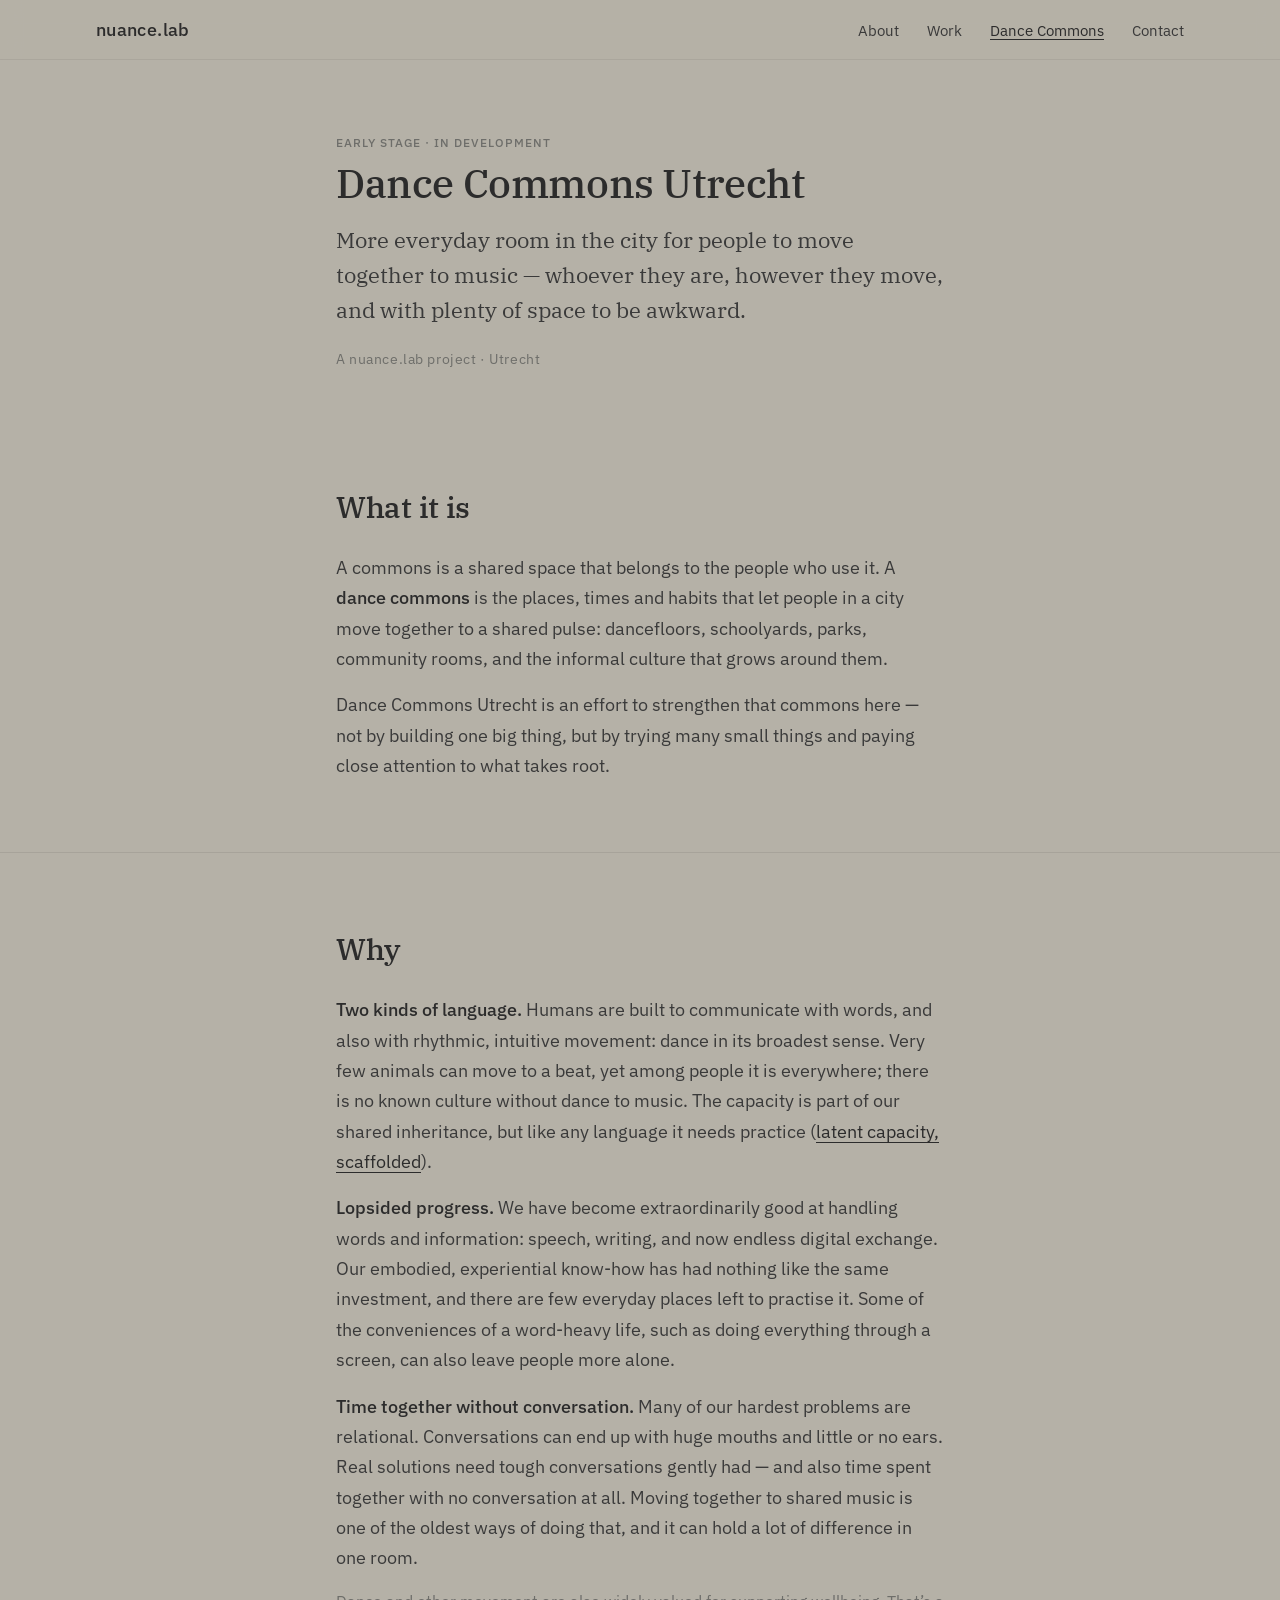
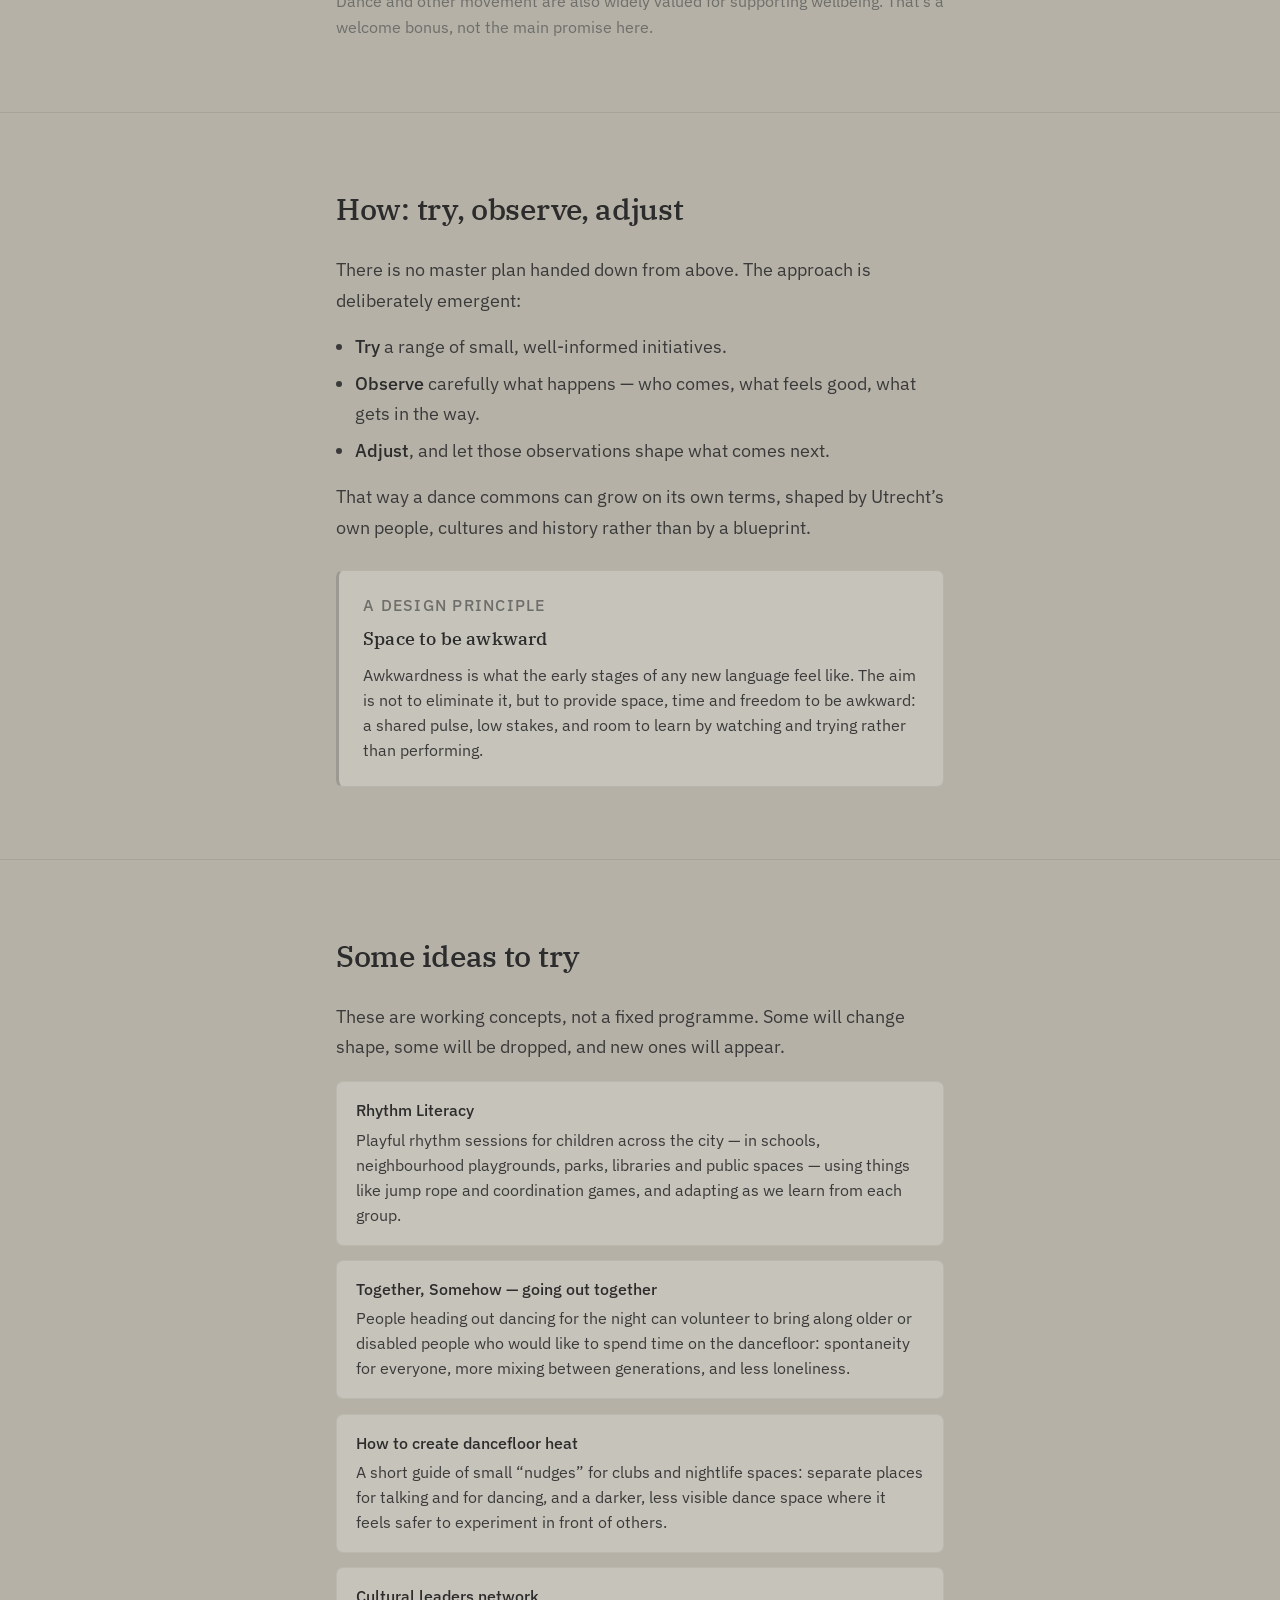
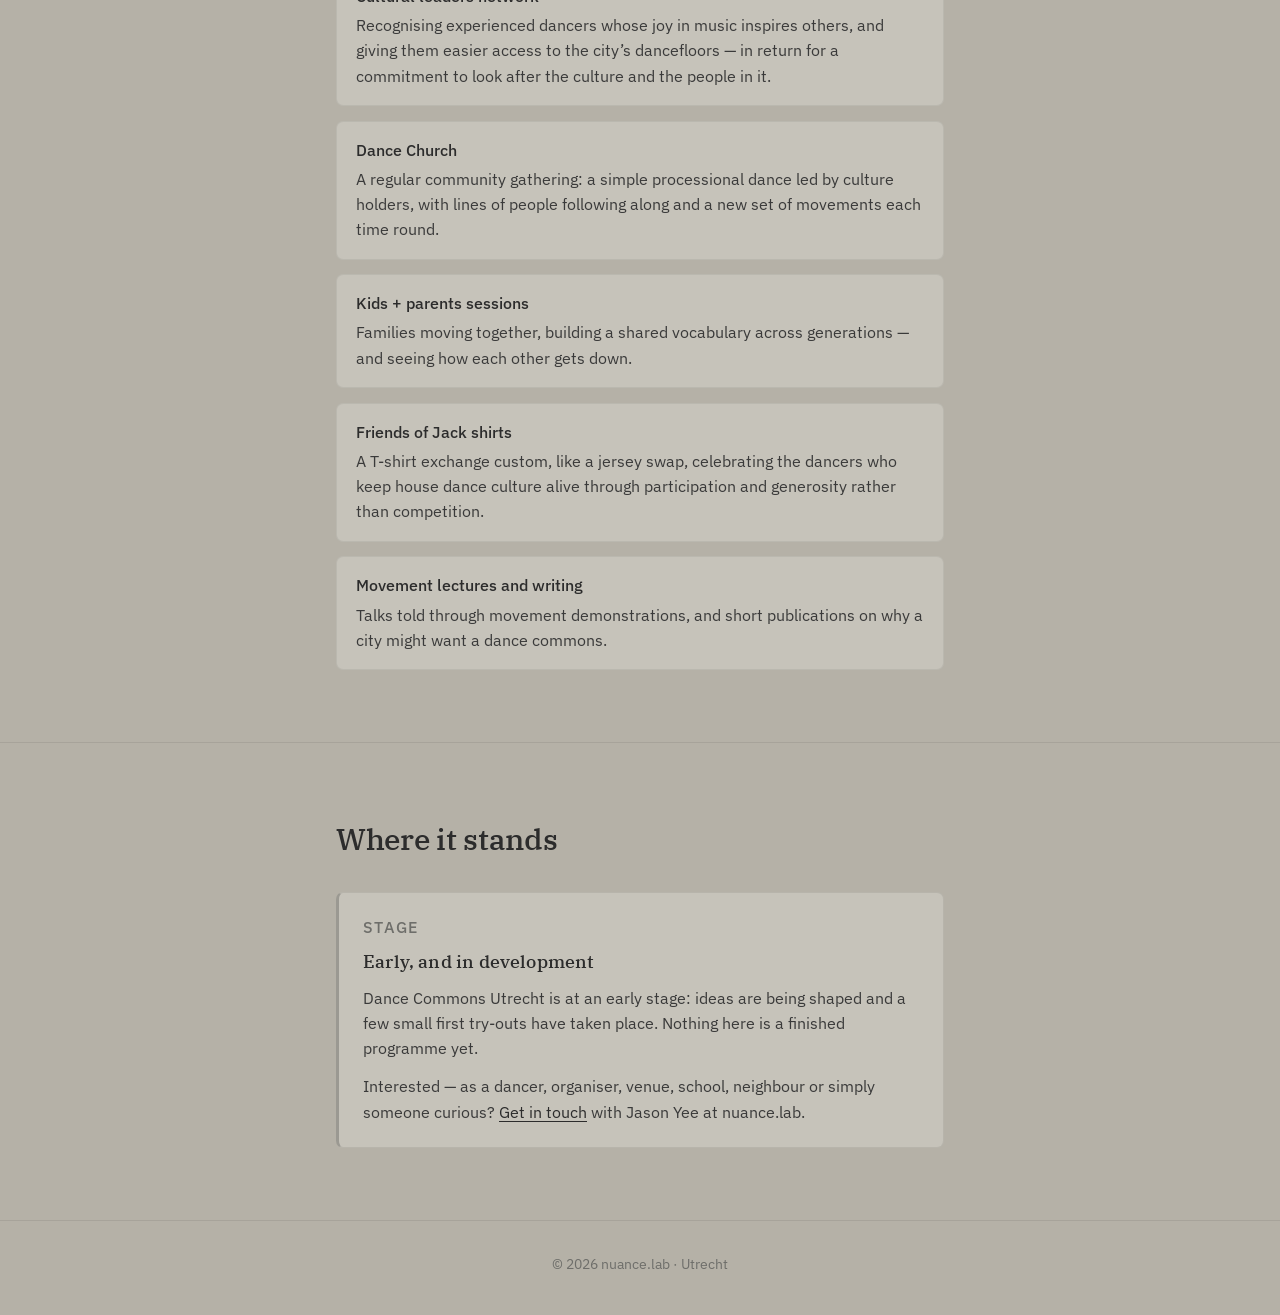
==== dance-commons/index.html @ b283d7cb "Add 'Latent capacity, scaffolded' + 'Space to be awkward' to About; add Dance Commons Utrecht page a" ====
<!DOCTYPE html>
<html lang="en">
<head>
  <meta charset="utf-8">
  <meta name="viewport" content="width=device-width, initial-scale=1">
  <meta name="description" content="Dance Commons Utrecht — an early, emergent nuance.lab effort to grow everyday room in Utrecht for people to move together to music.">
  <meta name="theme-color" content="#B5B1A7">
  <title>Dance Commons Utrecht · nuance.lab</title>
  <link rel="icon" type="image/jpeg" href="/assets/nuance_lab_logo_static.jpg">
  <link rel="preconnect" href="https://fonts.googleapis.com">
  <link rel="preconnect" href="https://fonts.gstatic.com" crossorigin>
  <link href="https://fonts.googleapis.com/css2?family=IBM+Plex+Sans:ital,wght@0,300;0,400;0,500;0,600;1,300;1,400&family=IBM+Plex+Serif:ital,wght@0,400;0,500;1,400&display=swap" rel="stylesheet">
  <link rel="stylesheet" href="/css/styles.css">
</head>
<body>
  <a class="skip-link" href="#main">Skip to content</a>

  <header class="site-header">
    <div class="wrap header-inner">
      <a class="wordmark" href="/" aria-label="nuance.lab home">nuance.lab</a>
      <nav class="site-nav" aria-label="Primary">
        <ul>
          <li><a href="/#about">About</a></li>
          <li><a href="/#work">Work</a></li>
          <li><a href="/dance-commons/" aria-current="page">Dance Commons</a></li>
          <li><a href="/#contact">Contact</a></li>
        </ul>
      </nav>
    </div>
  </header>

  <main id="main">
    <section class="page-intro" aria-labelledby="dc-heading">
      <div class="wrap narrow">
        <p class="eyebrow">Early stage · in development</p>
        <h1 id="dc-heading">Dance Commons Utrecht</h1>
        <p class="tagline">
          More everyday room in the city for people to move together to
          music — whoever they are, however they move, and with plenty of
          space to be awkward.
        </p>
        <p class="affiliation">A nuance.lab project · Utrecht</p>
      </div>
    </section>

    <section id="what" class="section" aria-labelledby="what-heading">
      <div class="wrap narrow">
        <h2 id="what-heading">What it is</h2>
        <p>
          A commons is a shared space that belongs to the people who use it.
          A <strong>dance commons</strong> is the places, times and habits
          that let people in a city move together to a shared pulse:
          dancefloors, schoolyards, parks, community rooms, and the
          informal culture that grows around them.
        </p>
        <p>
          Dance Commons Utrecht is an effort to strengthen that commons
          here — not by building one big thing, but by trying many small
          things and paying close attention to what takes root.
        </p>
      </div>
    </section>

    <section id="why" class="section" aria-labelledby="why-heading">
      <div class="wrap narrow">
        <h2 id="why-heading">Why</h2>
        <p>
          <strong>Two kinds of language.</strong> Humans are built to
          communicate with words, and also with rhythmic, intuitive
          movement: dance in its broadest sense. Very few animals can move
          to a beat, yet among people it is everywhere; there is no known
          culture without dance to music. The capacity is part of our shared
          inheritance, but like any language it needs practice
          (<a href="/#latent-capacity">latent capacity, scaffolded</a>).
        </p>
        <p>
          <strong>Lopsided progress.</strong> We have become extraordinarily
          good at handling words and information: speech, writing, and now
          endless digital exchange. Our embodied, experiential know-how has
          had nothing like the same investment, and there are few everyday
          places left to practise it. Some of the conveniences of a
          word-heavy life, such as doing everything through a screen, can
          also leave people more alone.
        </p>
        <p>
          <strong>Time together without conversation.</strong> Many of our
          hardest problems are relational. Conversations can end up with
          huge mouths and little or no ears. Real solutions need tough
          conversations gently had — and also time spent together with no
          conversation at all. Moving together to shared music is one of the
          oldest ways of doing that, and it can hold a lot of difference in
          one room.
        </p>
        <p class="subtle">
          Dance and other movement are also widely valued for supporting
          wellbeing. That’s a welcome bonus, not the main promise here.
        </p>
      </div>
    </section>

    <section id="approach" class="section" aria-labelledby="approach-heading">
      <div class="wrap narrow">
        <h2 id="approach-heading">How: try, observe, adjust</h2>
        <p>
          There is no master plan handed down from above. The approach is
          deliberately emergent:
        </p>
        <ul class="plain-list">
          <li><strong>Try</strong> a range of small, well-informed initiatives.</li>
          <li><strong>Observe</strong> carefully what happens — who comes, what feels good, what gets in the way.</li>
          <li><strong>Adjust</strong>, and let those observations shape what comes next.</li>
        </ul>
        <p>
          That way a dance commons can grow on its own terms, shaped by
          Utrecht’s own people, cultures and history rather than by a
          blueprint.
        </p>

        <aside class="concept-box" aria-labelledby="dc-principle-heading">
          <p class="eyebrow">A design principle</p>
          <h3 id="dc-principle-heading">Space to be awkward</h3>
          <p>
            Awkwardness is what the early stages of any new language feel
            like. The aim is not to eliminate it, but to provide space, time
            and freedom to be awkward: a shared pulse, low stakes, and room
            to learn by watching and trying rather than performing.
          </p>
        </aside>
      </div>
    </section>

    <section id="ideas" class="section" aria-labelledby="ideas-heading">
      <div class="wrap narrow">
        <h2 id="ideas-heading">Some ideas to try</h2>
        <p>
          These are working concepts, not a fixed programme. Some will
          change shape, some will be dropped, and new ones will appear.
        </p>
        <ul class="idea-list">
          <li>
            <span class="idea-name">Rhythm Literacy</span>
            Playful rhythm sessions for children across the city — in
            schools, neighbourhood playgrounds, parks, libraries and public
            spaces — using things like jump rope and coordination games, and
            adapting as we learn from each group.
          </li>
          <li>
            <span class="idea-name">Together, Somehow — going out together</span>
            People heading out dancing for the night can volunteer to bring
            along older or disabled people who would like to spend time on
            the dancefloor: spontaneity for everyone, more mixing between
            generations, and less loneliness.
          </li>
          <li>
            <span class="idea-name">How to create dancefloor heat</span>
            A short guide of small “nudges” for clubs and nightlife spaces:
            separate places for talking and for dancing, and a darker,
            less visible dance space where it feels safer to experiment in
            front of others.
          </li>
          <li>
            <span class="idea-name">Cultural leaders network</span>
            Recognising experienced dancers whose joy in music inspires
            others, and giving them easier access to the city’s dancefloors
            — in return for a commitment to look after the culture and the
            people in it.
          </li>
          <li>
            <span class="idea-name">Dance Church</span>
            A regular community gathering: a simple processional dance led
            by culture holders, with lines of people following along and a
            new set of movements each time round.
          </li>
          <li>
            <span class="idea-name">Kids + parents sessions</span>
            Families moving together, building a shared vocabulary across
            generations — and seeing how each other gets down.
          </li>
          <li>
            <span class="idea-name">Friends of Jack shirts</span>
            A T-shirt exchange custom, like a jersey swap, celebrating the
            dancers who keep house dance culture alive through participation
            and generosity rather than competition.
          </li>
          <li>
            <span class="idea-name">Movement lectures and writing</span>
            Talks told through movement demonstrations, and short
            publications on why a city might want a dance commons.
          </li>
        </ul>
      </div>
    </section>

    <section id="get-involved" class="section" aria-labelledby="involved-heading">
      <div class="wrap narrow">
        <h2 id="involved-heading">Where it stands</h2>
        <aside class="concept-box" aria-labelledby="stage-heading">
          <p class="eyebrow">Stage</p>
          <h3 id="stage-heading">Early, and in development</h3>
          <p>
            Dance Commons Utrecht is at an early stage: ideas are being
            shaped and a few small first try-outs have taken place. Nothing
            here is a finished programme yet.
          </p>
          <p>
            Interested — as a dancer, organiser, venue, school, neighbour or
            simply someone curious? <a href="/#contact">Get in touch</a>
            with Jason Yee at nuance.lab.
          </p>
        </aside>
      </div>
    </section>
  </main>

  <footer class="site-footer">
    <div class="wrap footer-inner">
      <p>&copy; <span id="year"></span> nuance.lab · Utrecht</p>
    </div>
  </footer>

  <script>
    document.getElementById('year').textContent = new Date().getFullYear();
  </script>
</body>
</html>
---- css/styles.css ----
/* nuance.lab — taupe / grayscale landing */

:root {
  /* Matched to logo/video plate (~181,177,167) so motion sits flush */
  --bg: #B5B1A7;
  --bg-soft: #C4C2B8;
  --text: #2C2C2C;
  --text-soft: #3A3A3A;
  --mid: #6E6E6A;
  --light: #E8E6E0;
  --near-white: #F5F3ED;
  --font-sans: "IBM Plex Sans", system-ui, -apple-system, "Segoe UI", sans-serif;
  --font-serif: "IBM Plex Serif", Georgia, "Times New Roman", serif;
  --max: 68rem;
  --narrow: 38rem;
  --space: clamp(1.25rem, 3vw, 2.5rem);
  --radius: 0.35rem;
}

*,
*::before,
*::after {
  box-sizing: border-box;
}

html {
  scroll-behavior: smooth;
}

@media (prefers-reduced-motion: reduce) {
  html {
    scroll-behavior: auto;
  }
  .logo-motion {
    display: none !important;
  }
  .logo-fallback {
    display: block !important;
  }
}

body {
  margin: 0;
  min-height: 100vh;
  font-family: var(--font-sans);
  font-weight: 400;
  font-size: clamp(1.05rem, 0.4vw + 1rem, 1.15rem);
  line-height: 1.65;
  color: var(--text);
  background: var(--bg);
  -webkit-font-smoothing: antialiased;
}

img,
video {
  max-width: 100%;
  height: auto;
  display: block;
}

a {
  color: var(--text);
  text-decoration-thickness: 1px;
  text-underline-offset: 0.2em;
  transition: color 0.2s ease, opacity 0.2s ease;
}

a:hover,
a:focus-visible {
  color: var(--text-soft);
}

a:focus-visible {
  outline: 2px solid var(--text);
  outline-offset: 3px;
}

.skip-link {
  position: absolute;
  left: 1rem;
  top: -100%;
  z-index: 100;
  padding: 0.6rem 1rem;
  background: var(--near-white);
  color: var(--text);
  border-radius: var(--radius);
}

.skip-link:focus {
  top: 1rem;
}

.visually-hidden {
  position: absolute;
  width: 1px;
  height: 1px;
  padding: 0;
  margin: -1px;
  overflow: hidden;
  clip: rect(0, 0, 0, 0);
  white-space: nowrap;
  border: 0;
}

.wrap {
  width: min(100% - 2 * var(--space), var(--max));
  margin-inline: auto;
}

.wrap.narrow {
  width: min(100% - 2 * var(--space), var(--narrow));
}

/* Header */

.site-header {
  position: sticky;
  top: 0;
  z-index: 10;
  background: color-mix(in srgb, var(--bg) 88%, transparent);
  backdrop-filter: blur(10px);
  border-bottom: 1px solid color-mix(in srgb, var(--text) 8%, transparent);
}

.header-inner {
  display: flex;
  align-items: center;
  justify-content: space-between;
  gap: 1rem;
  padding: 0.9rem 0;
}

.wordmark {
  font-weight: 500;
  letter-spacing: 0.02em;
  text-decoration: none;
}

.site-nav ul {
  display: flex;
  gap: clamp(1rem, 3vw, 1.75rem);
  list-style: none;
  margin: 0;
  padding: 0;
}

.site-nav a {
  font-size: 0.92rem;
  font-weight: 400;
  color: var(--text-soft);
  text-decoration: none;
}

.site-nav a:hover,
.site-nav a:focus-visible {
  color: var(--text);
  text-decoration: underline;
}

/* Hero */

.hero {
  padding: clamp(2.5rem, 8vw, 5.5rem) 0 clamp(3rem, 9vw, 6rem);
}

.hero-inner {
  display: flex;
  flex-direction: column;
  align-items: center;
  text-align: center;
  gap: 1.75rem;
}

.logo-stage {
  position: relative;
  width: min(100%, 22rem);
  /* Asset is 448×672 (2:3); wrong ratio + contain caused black letterbox */
  aspect-ratio: 2 / 3;
  background: var(--bg);
  border-radius: 0;
  overflow: hidden;
  /* Avoid subpixel gaps that can read as a dark hairline */
  isolation: isolate;
}

.logo-motion,
.logo-fallback {
  position: absolute;
  inset: 0;
  width: 100%;
  height: 100%;
  object-fit: cover;
  object-position: center;
  background: var(--bg);
  border: 0;
  outline: none;
  /* Nudge past browser video edge fringing on right/bottom */
  transform: scale(1.02);
  transform-origin: center center;
}

.logo-motion {
  opacity: 0;
  transition: opacity 0.4s ease;
}

.logo-motion.is-ready {
  opacity: 1;
}

.logo-fallback[hidden] {
  display: none;
}

.tagline {
  max-width: 34rem;
  margin: 0;
  font-family: var(--font-serif);
  font-size: clamp(1.15rem, 0.6vw + 1.05rem, 1.4rem);
  font-weight: 400;
  line-height: 1.55;
  color: var(--text-soft);
}

.affiliation {
  margin: 0;
  font-size: 0.9rem;
  letter-spacing: 0.04em;
  color: var(--mid);
}

/* Sections */

.section {
  padding: clamp(2.5rem, 6vw, 4.5rem) 0;
}

.section + .section {
  border-top: 1px solid color-mix(in srgb, var(--text) 10%, transparent);
}

.section h2 {
  margin: 0 0 1.25rem;
  font-family: var(--font-serif);
  font-size: clamp(1.45rem, 1vw + 1.2rem, 1.85rem);
  font-weight: 500;
  letter-spacing: -0.01em;
  color: var(--text);
}

.section p {
  margin: 0 0 1rem;
  color: var(--text-soft);
}

.section p:last-child {
  margin-bottom: 0;
}

.section strong {
  font-weight: 500;
  color: var(--text);
}

.subtle {
  color: var(--mid) !important;
  font-size: 0.98rem;
}

.subtle em {
  font-style: italic;
  color: var(--text-soft);
}

/* Concept box (About) */

.concept-box {
  margin-top: 1.75rem;
  padding: 1.35rem 1.5rem 1.4rem;
  background: color-mix(in srgb, var(--near-white) 28%, transparent);
  border: 1px solid color-mix(in srgb, var(--text) 10%, transparent);
  border-left: 3px solid color-mix(in srgb, var(--text) 28%, transparent);
  border-radius: calc(var(--radius) + 0.1rem);
  text-align: left;
}

.concept-box .eyebrow {
  margin-bottom: 0.35rem !important;
}

.concept-box h3 {
  margin: 0 0 0.85rem;
  font-family: var(--font-serif);
  font-size: 1.2rem;
  font-weight: 500;
  letter-spacing: 0.01em;
  color: var(--text);
}

.concept-box p {
  margin: 0 0 0.85rem;
  font-size: 0.98rem;
  line-height: 1.6;
}

.concept-box p:last-child {
  margin-bottom: 0;
}

.concept-cite {
  margin-top: 0.25rem !important;
  font-size: 0.82rem !important;
  line-height: 1.45 !important;
}

/* Work teaser */

.teaser {
  padding: 1.5rem 1.6rem;
  background: color-mix(in srgb, var(--near-white) 35%, transparent);
  border: 1px solid color-mix(in srgb, var(--text) 8%, transparent);
  border-radius: calc(var(--radius) + 0.15rem);
}

.eyebrow {
  margin: 0 0 0.4rem !important;
  font-size: 0.78rem;
  font-weight: 500;
  letter-spacing: 0.08em;
  text-transform: uppercase;
  color: var(--mid) !important;
}

.teaser h3 {
  margin: 0 0 0.75rem;
  font-family: var(--font-serif);
  font-size: 1.25rem;
  font-weight: 500;
  color: var(--text);
}

.teaser cite {
  font-style: italic;
}

/* Contact */

.contact-name {
  margin: 0 0 0.25rem !important;
  font-size: 1.15rem;
  font-weight: 500;
  color: var(--text) !important;
}

.contact .affiliation {
  margin-bottom: 1rem;
}

/* Footer */

.site-footer {
  padding: 2rem 0 2.5rem;
  border-top: 1px solid color-mix(in srgb, var(--text) 10%, transparent);
}

.footer-inner p {
  margin: 0;
  font-size: 0.85rem;
  color: var(--mid);
  text-align: center;
}

/* Small screens */

@media (max-width: 480px) {
  .header-inner {
    flex-direction: column;
    align-items: flex-start;
  }

  .site-nav ul {
    gap: 1rem;
  }
}

/* Stacked concept boxes / teasers */

.concept-box + .concept-box,
.teaser + .teaser {
  margin-top: 1.25rem;
}

.teaser h3 a,
.concept-box h3 a {
  text-decoration: none;
}

.teaser h3 a:hover,
.teaser h3 a:focus-visible {
  text-decoration: underline;
}

/* Inner pages (e.g. Dance Commons) */

.site-nav a[aria-current="page"] {
  color: var(--text);
  text-decoration: underline;
}

.page-intro {
  padding: clamp(2.5rem, 7vw, 4.5rem) 0 clamp(1.5rem, 4vw, 2.5rem);
}

.page-intro h1 {
  margin: 0 0 1rem;
  font-family: var(--font-serif);
  font-size: clamp(1.8rem, 2vw + 1.3rem, 2.5rem);
  font-weight: 500;
  letter-spacing: -0.01em;
  line-height: 1.2;
  color: var(--text);
}

.page-intro .tagline {
  max-width: none;
}

.page-intro .affiliation {
  margin-top: 1.25rem;
}

.section h3 {
  margin: 1.75rem 0 0.6rem;
  font-family: var(--font-serif);
  font-size: 1.15rem;
  font-weight: 500;
  color: var(--text);
}

.section .concept-box h3,
.section .teaser h3 {
  margin-top: 0;
}

.idea-list {
  list-style: none;
  margin: 1.25rem 0 0;
  padding: 0;
  display: grid;
  gap: 0.9rem;
}

.idea-list li {
  padding: 1rem 1.2rem 1.05rem;
  background: color-mix(in srgb, var(--near-white) 28%, transparent);
  border: 1px solid color-mix(in srgb, var(--text) 8%, transparent);
  border-radius: calc(var(--radius) + 0.1rem);
  color: var(--text-soft);
  font-size: 0.98rem;
  line-height: 1.6;
}

.idea-list .idea-name {
  display: block;
  margin-bottom: 0.25rem;
  font-weight: 500;
  color: var(--text);
}

.plain-list {
  margin: 0 0 1rem;
  padding-left: 1.2rem;
  color: var(--text-soft);
}

.plain-list li + li {
  margin-top: 0.4rem;
}
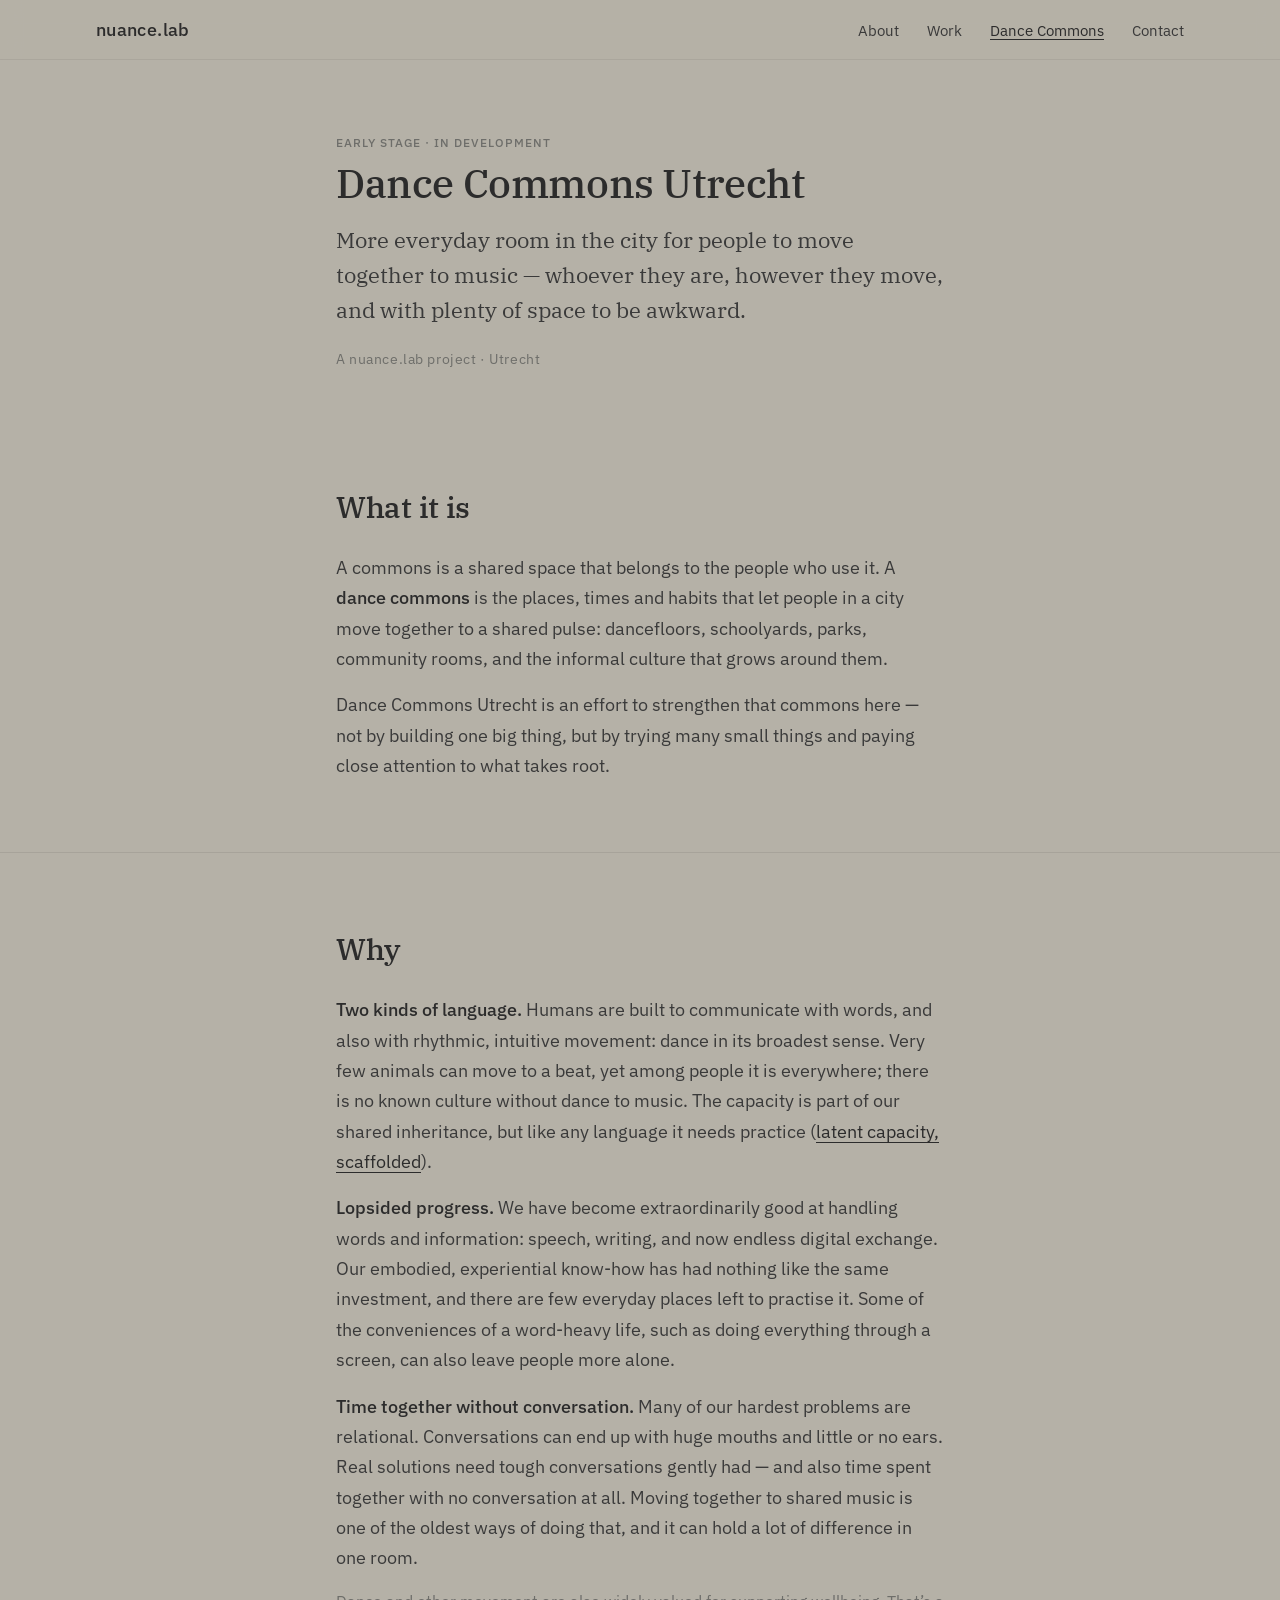
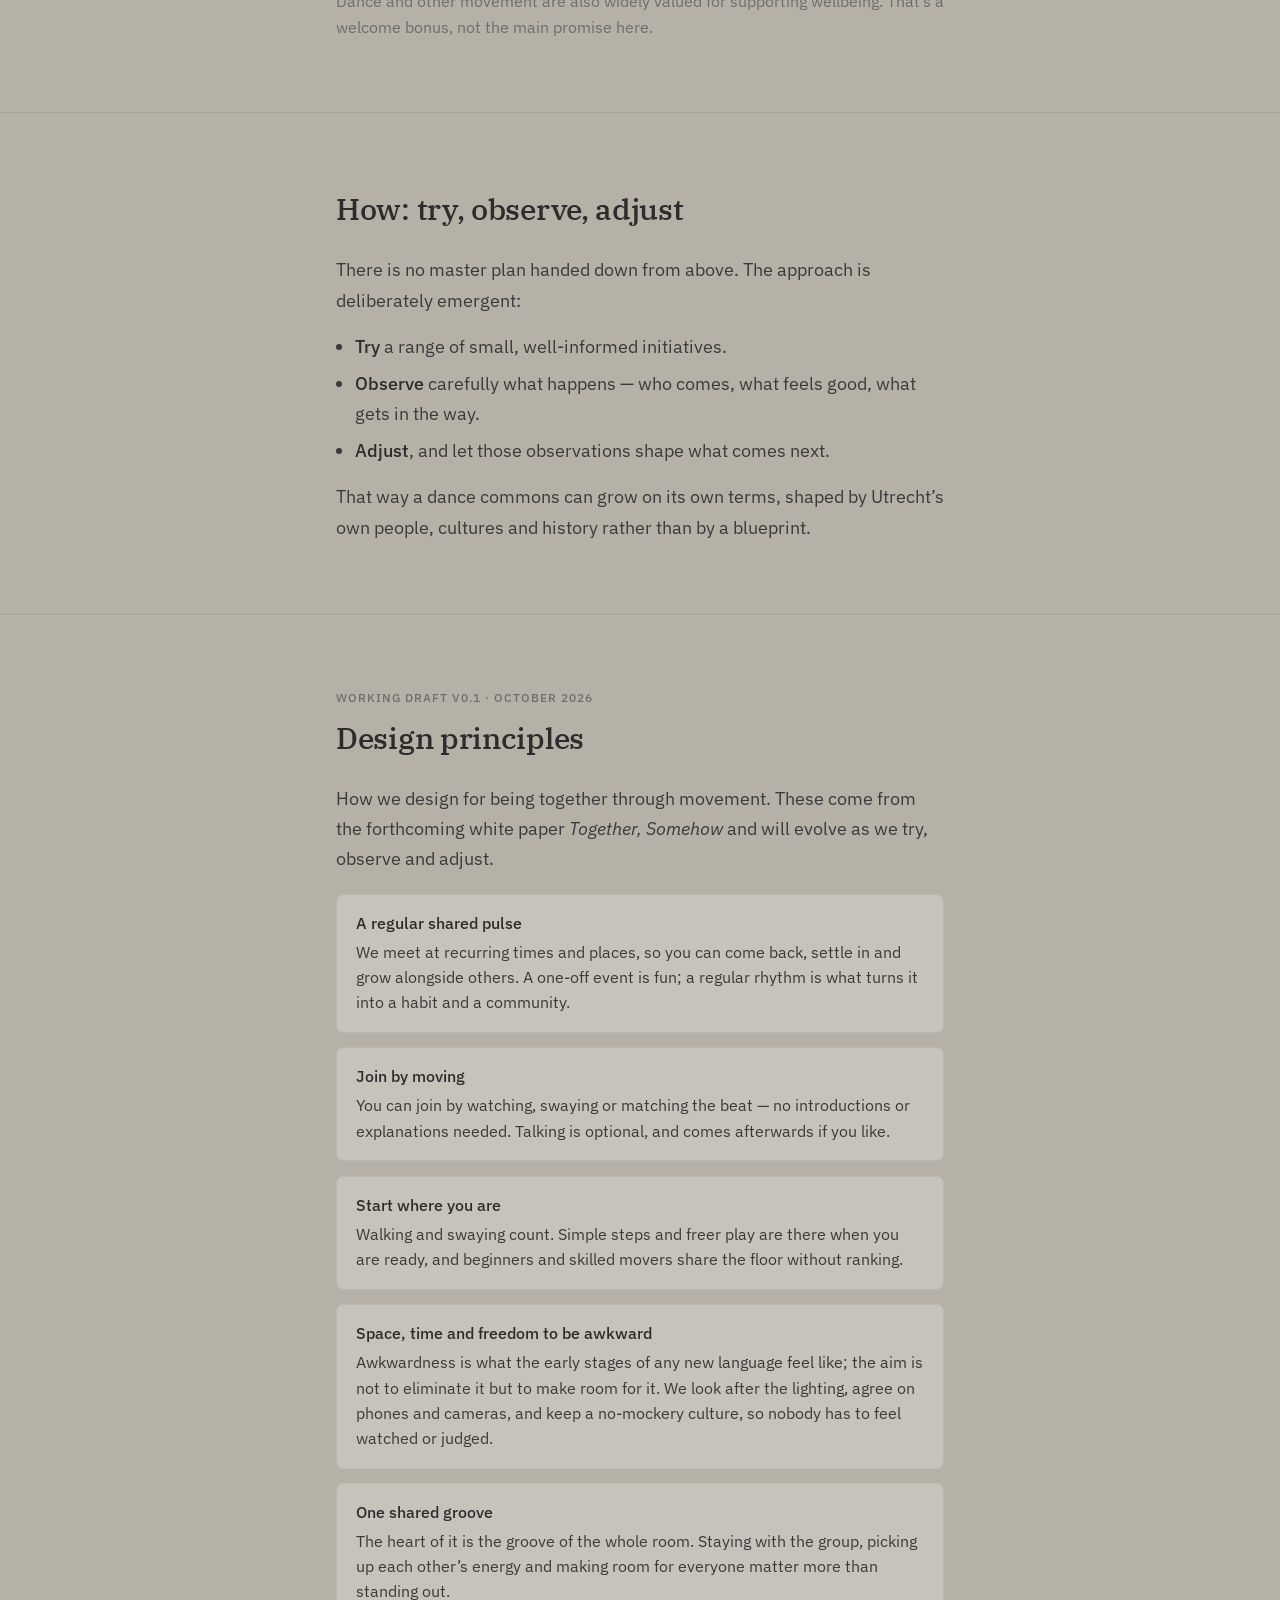
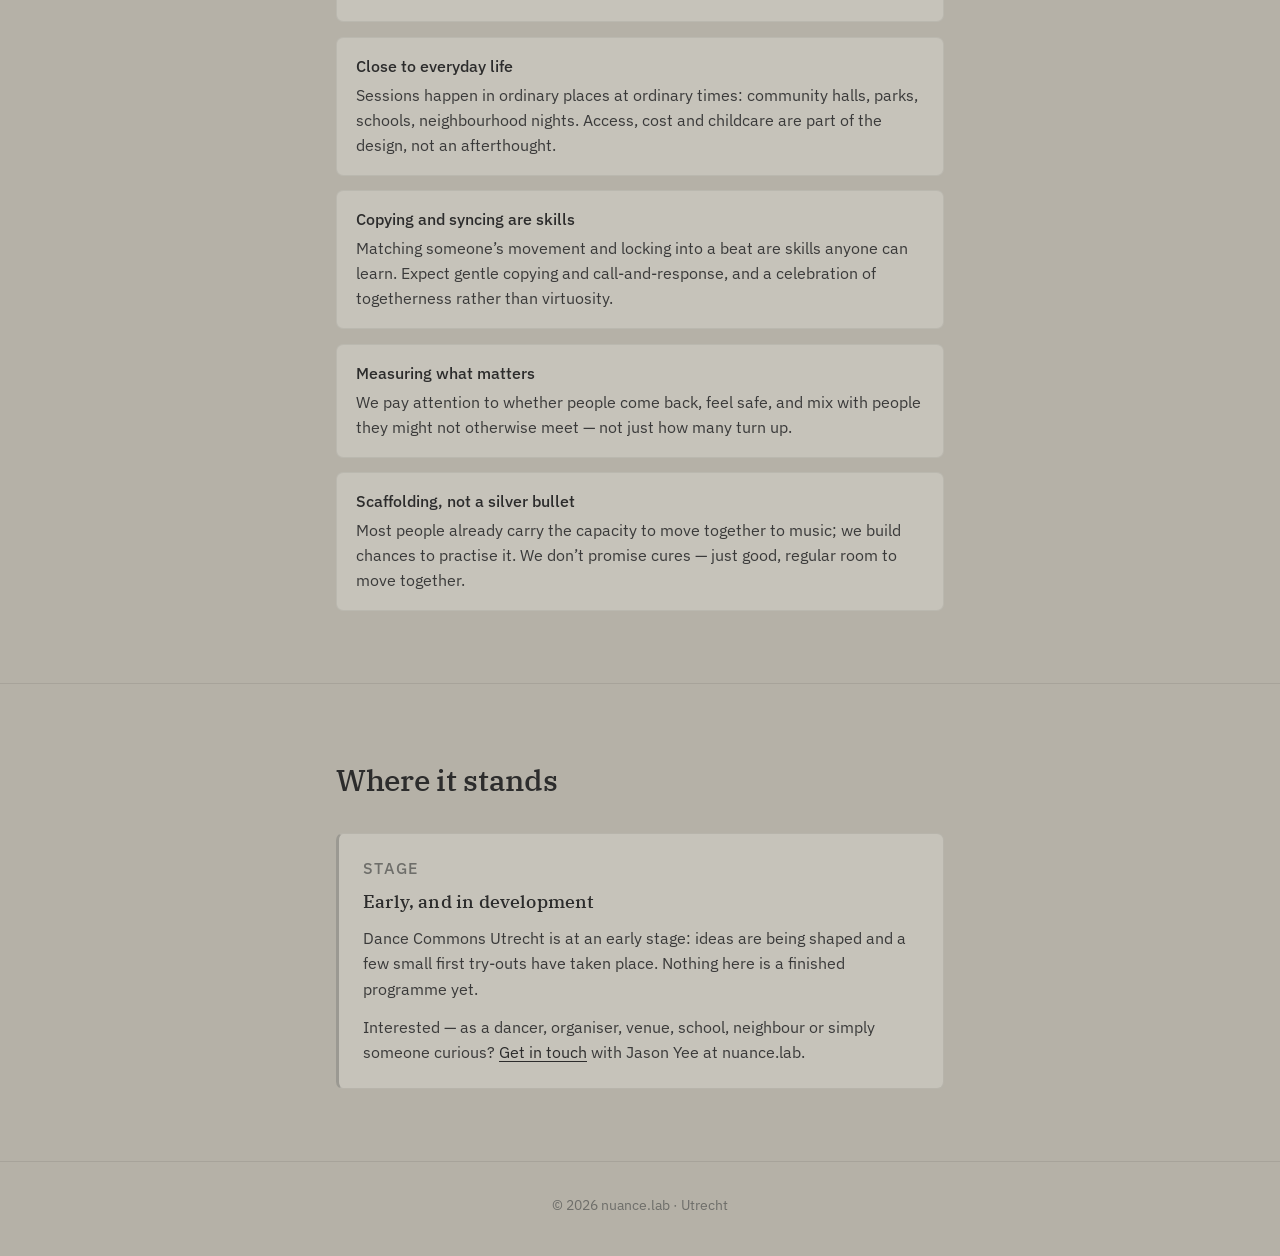
==== commit 30e28bcb: "Dance Commons: replace ideas with design principles v0.1" ====
--- a/dance-commons/index.html
+++ b/dance-commons/index.html
@@ -115,79 +115,75 @@
           Utrecht’s own people, cultures and history rather than by a
           blueprint.
         </p>
-
-        <aside class="concept-box" aria-labelledby="dc-principle-heading">
-          <p class="eyebrow">A design principle</p>
-          <h3 id="dc-principle-heading">Space to be awkward</h3>
-          <p>
+      </div>
+    </section>
+
+    <section id="principles" class="section" aria-labelledby="principles-heading">
+      <div class="wrap narrow">
+        <p class="eyebrow">Working draft v0.1 · October 2026</p>
+        <h2 id="principles-heading">Design principles</h2>
+        <p>
+          How we design for being together through movement. These come from
+          the forthcoming white paper <em>Together, Somehow</em> and will
+          evolve as we try, observe and adjust.
+        </p>
+        <ol class="idea-list">
+          <li>
+            <span class="idea-name">A regular shared pulse</span>
+            We meet at recurring times and places, so you can come back,
+            settle in and grow alongside others. A one-off event is fun; a
+            regular rhythm is what turns it into a habit and a community.
+          </li>
+          <li>
+            <span class="idea-name">Join by moving</span>
+            You can join by watching, swaying or matching the beat — no
+            introductions or explanations needed. Talking is optional, and
+            comes afterwards if you like.
+          </li>
+          <li>
+            <span class="idea-name">Start where you are</span>
+            Walking and swaying count. Simple steps and freer play are there
+            when you are ready, and beginners and skilled movers share the
+            floor without ranking.
+          </li>
+          <li id="space-to-be-awkward">
+            <span class="idea-name">Space, time and freedom to be awkward</span>
             Awkwardness is what the early stages of any new language feel
-            like. The aim is not to eliminate it, but to provide space, time
-            and freedom to be awkward: a shared pulse, low stakes, and room
-            to learn by watching and trying rather than performing.
-          </p>
-        </aside>
-      </div>
-    </section>
-
-    <section id="ideas" class="section" aria-labelledby="ideas-heading">
-      <div class="wrap narrow">
-        <h2 id="ideas-heading">Some ideas to try</h2>
-        <p>
-          These are working concepts, not a fixed programme. Some will
-          change shape, some will be dropped, and new ones will appear.
-        </p>
-        <ul class="idea-list">
-          <li>
-            <span class="idea-name">Rhythm Literacy</span>
-            Playful rhythm sessions for children across the city — in
-            schools, neighbourhood playgrounds, parks, libraries and public
-            spaces — using things like jump rope and coordination games, and
-            adapting as we learn from each group.
-          </li>
-          <li>
-            <span class="idea-name">Together, Somehow — going out together</span>
-            People heading out dancing for the night can volunteer to bring
-            along older or disabled people who would like to spend time on
-            the dancefloor: spontaneity for everyone, more mixing between
-            generations, and less loneliness.
-          </li>
-          <li>
-            <span class="idea-name">How to create dancefloor heat</span>
-            A short guide of small “nudges” for clubs and nightlife spaces:
-            separate places for talking and for dancing, and a darker,
-            less visible dance space where it feels safer to experiment in
-            front of others.
-          </li>
-          <li>
-            <span class="idea-name">Cultural leaders network</span>
-            Recognising experienced dancers whose joy in music inspires
-            others, and giving them easier access to the city’s dancefloors
-            — in return for a commitment to look after the culture and the
-            people in it.
-          </li>
-          <li>
-            <span class="idea-name">Dance Church</span>
-            A regular community gathering: a simple processional dance led
-            by culture holders, with lines of people following along and a
-            new set of movements each time round.
-          </li>
-          <li>
-            <span class="idea-name">Kids + parents sessions</span>
-            Families moving together, building a shared vocabulary across
-            generations — and seeing how each other gets down.
-          </li>
-          <li>
-            <span class="idea-name">Friends of Jack shirts</span>
-            A T-shirt exchange custom, like a jersey swap, celebrating the
-            dancers who keep house dance culture alive through participation
-            and generosity rather than competition.
-          </li>
-          <li>
-            <span class="idea-name">Movement lectures and writing</span>
-            Talks told through movement demonstrations, and short
-            publications on why a city might want a dance commons.
-          </li>
-        </ul>
+            like; the aim is not to eliminate it but to make room for it. We
+            look after the lighting, agree on phones and cameras, and keep a
+            no-mockery culture, so nobody has to feel watched or judged.
+          </li>
+          <li>
+            <span class="idea-name">One shared groove</span>
+            The heart of it is the groove of the whole room. Staying with the
+            group, picking up each other’s energy and making room for everyone
+            matter more than standing out.
+          </li>
+          <li>
+            <span class="idea-name">Close to everyday life</span>
+            Sessions happen in ordinary places at ordinary times: community
+            halls, parks, schools, neighbourhood nights. Access, cost and
+            childcare are part of the design, not an afterthought.
+          </li>
+          <li>
+            <span class="idea-name">Copying and syncing are skills</span>
+            Matching someone’s movement and locking into a beat are skills
+            anyone can learn. Expect gentle copying and call-and-response,
+            and a celebration of togetherness rather than virtuosity.
+          </li>
+          <li>
+            <span class="idea-name">Measuring what matters</span>
+            We pay attention to whether people come back, feel safe, and mix
+            with people they might not otherwise meet — not just how many
+            turn up.
+          </li>
+          <li>
+            <span class="idea-name">Scaffolding, not a silver bullet</span>
+            Most people already carry the capacity to move together to music;
+            we build chances to practise it. We don’t promise cures — just
+            good, regular room to move together.
+          </li>
+        </ol>
       </div>
     </section>
 
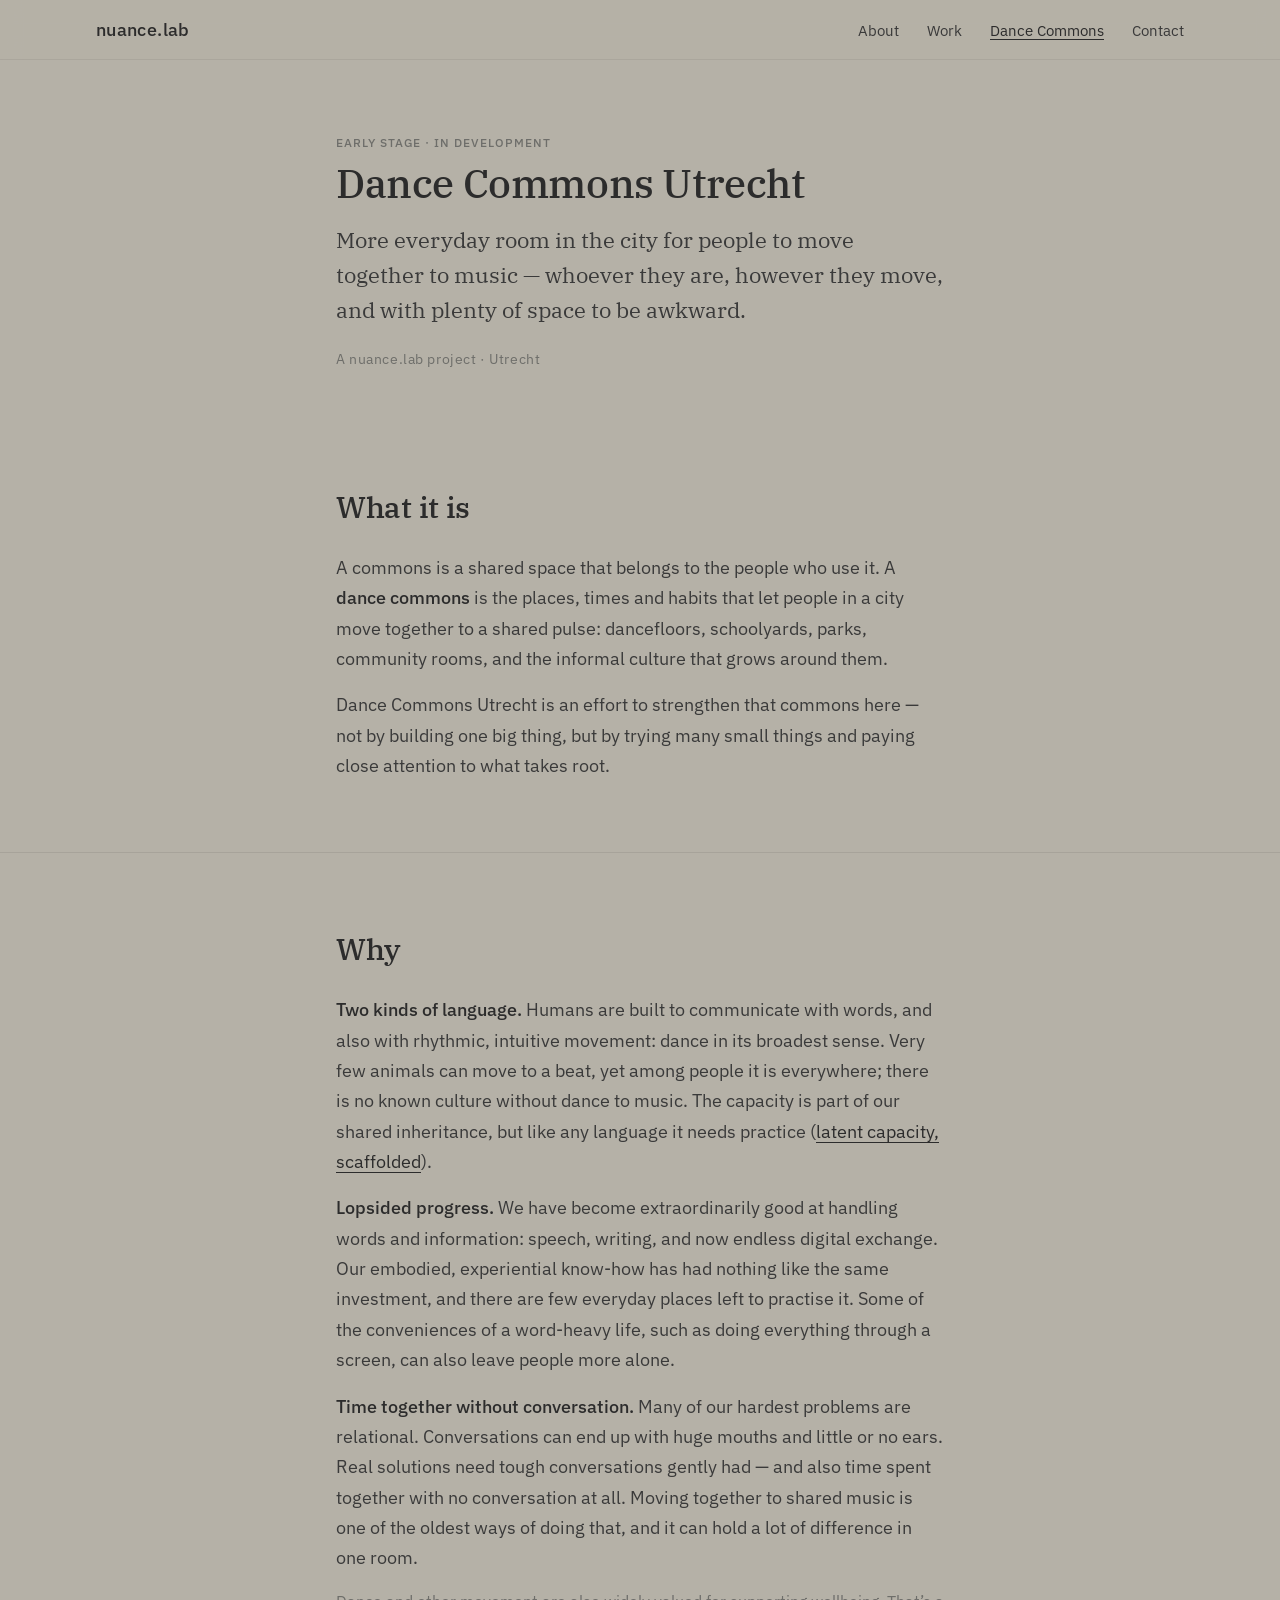
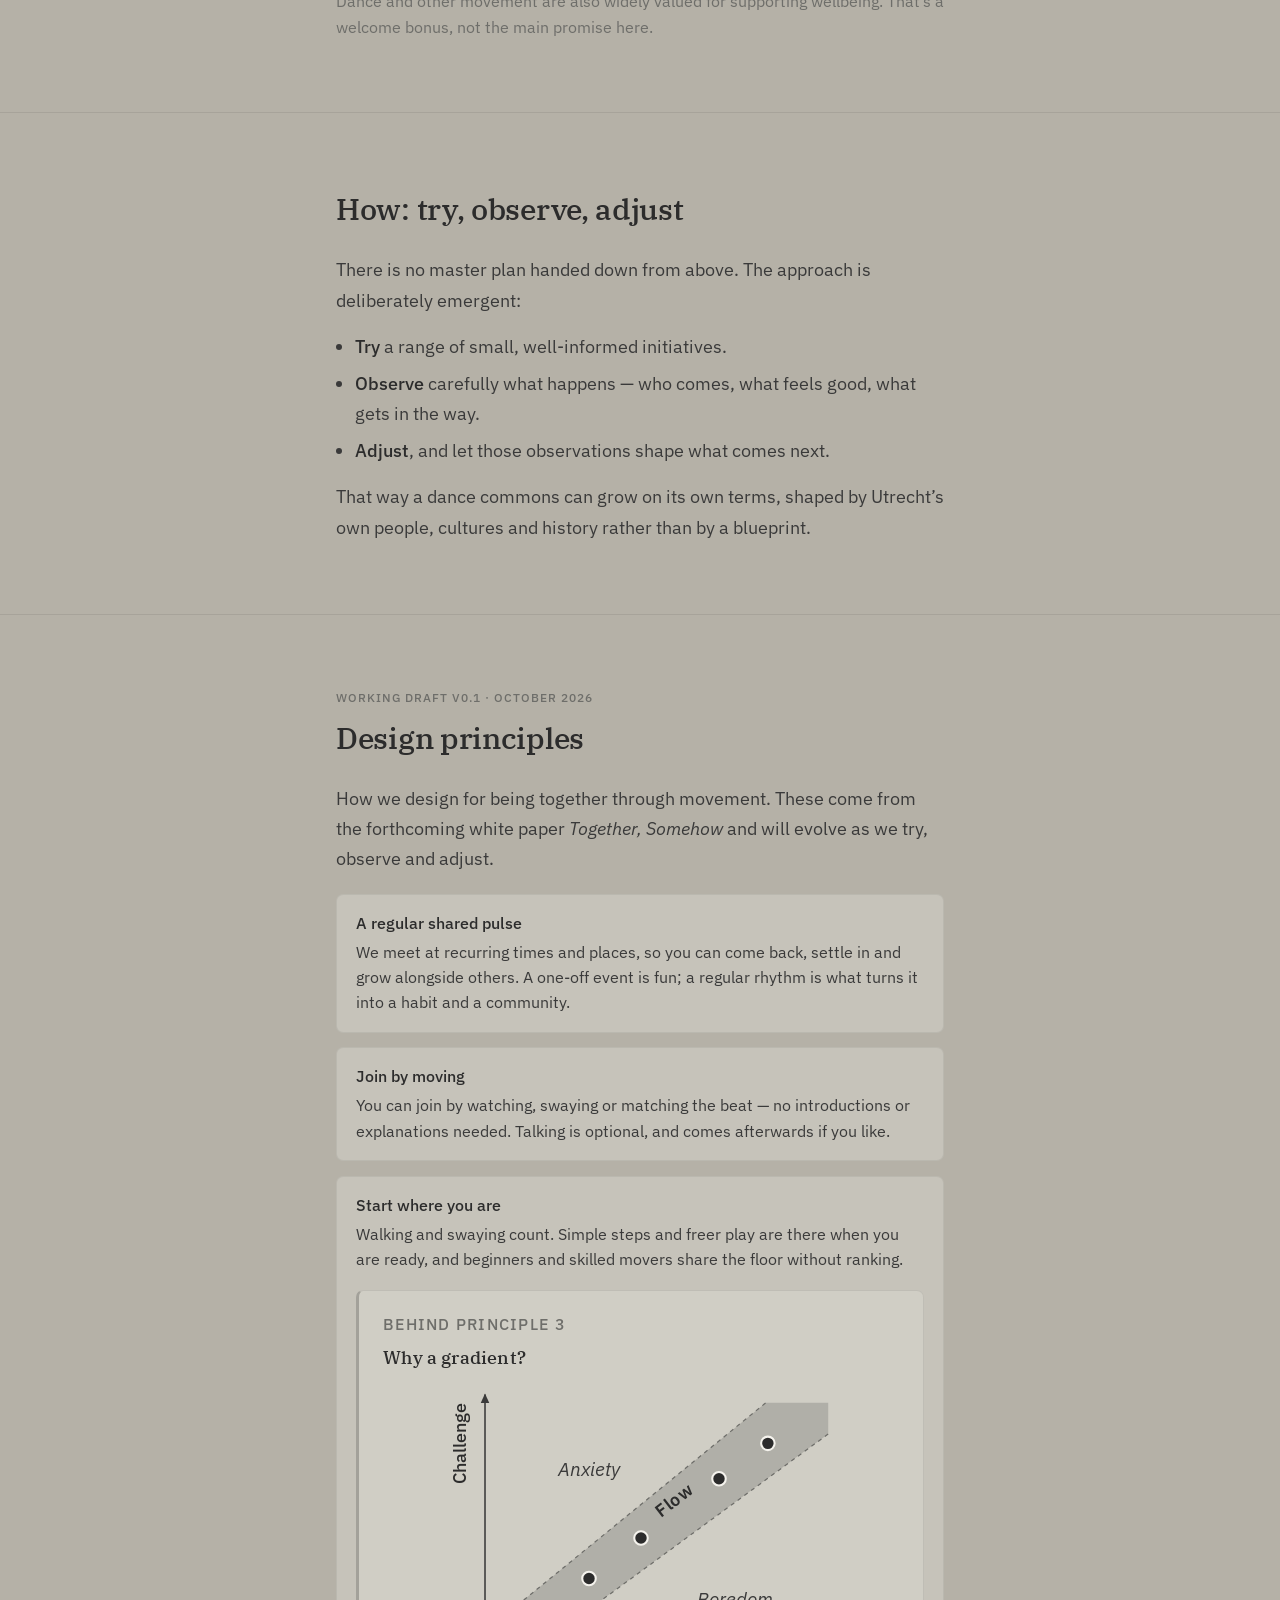
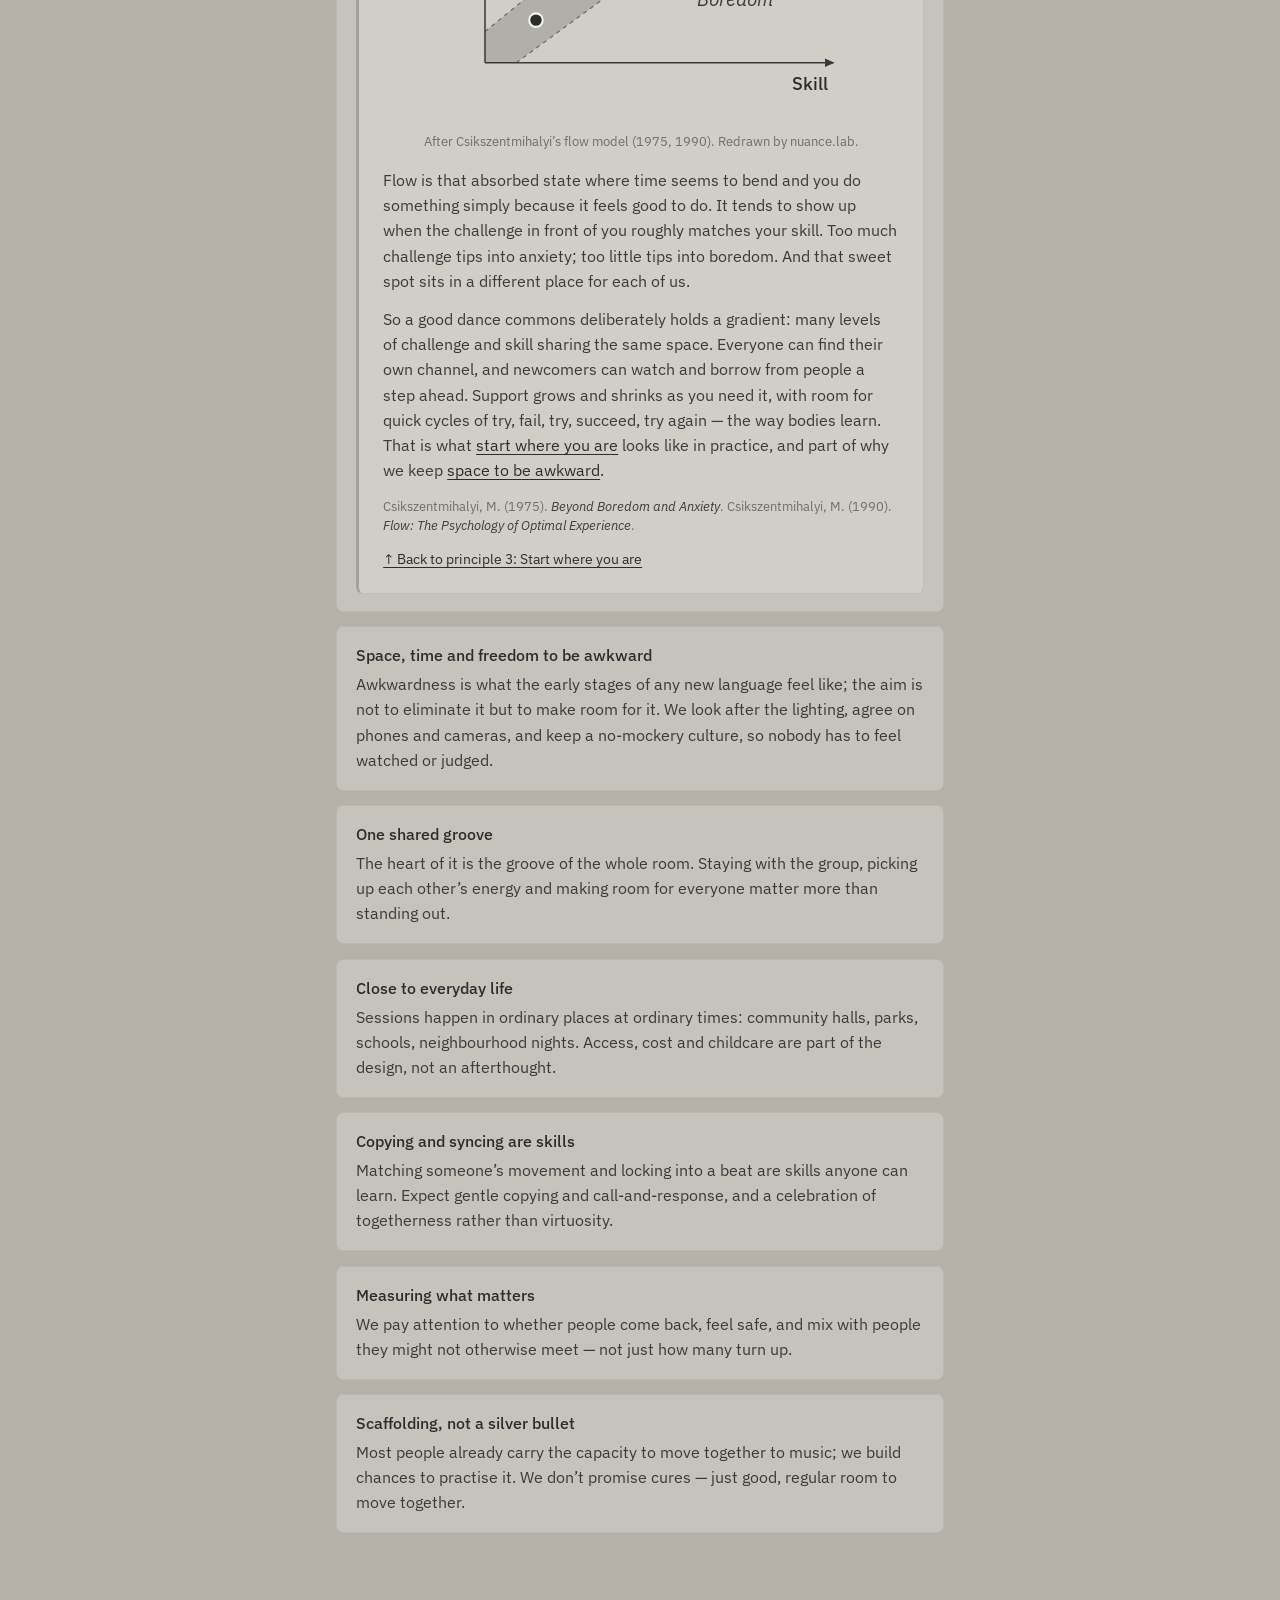
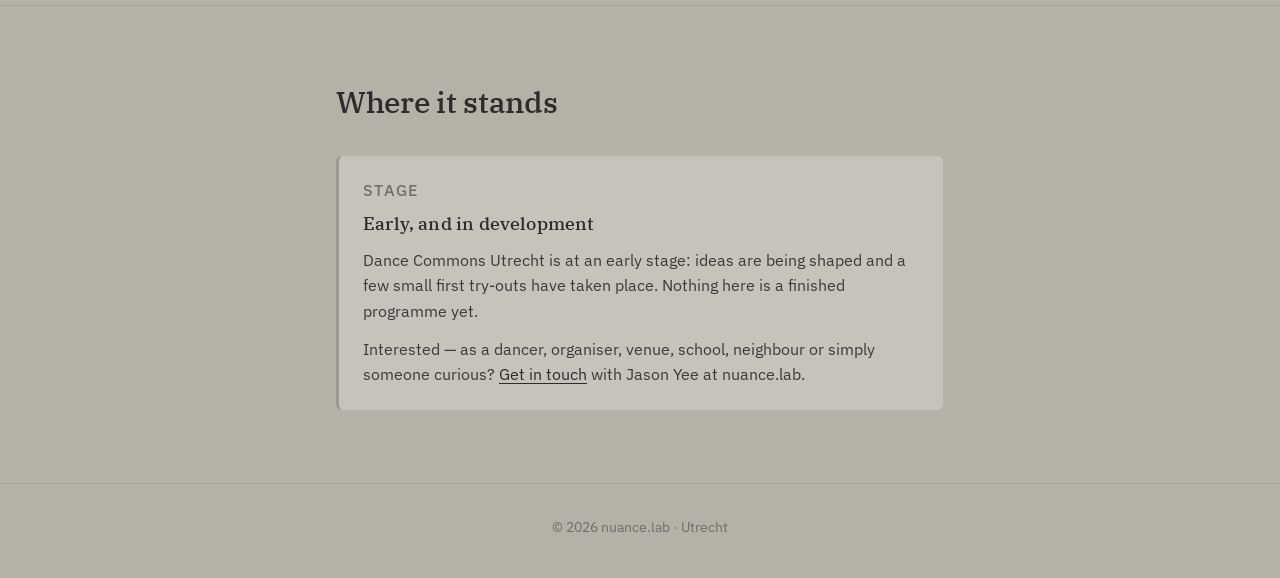
==== commit 3dca3946: "Dance Commons: add flow gradient box + figure" ====
--- a/dance-commons/index.html
+++ b/dance-commons/index.html
@@ -140,11 +140,75 @@
             introductions or explanations needed. Talking is optional, and
             comes afterwards if you like.
           </li>
-          <li>
+          <li id="start-where-you-are">
             <span class="idea-name">Start where you are</span>
             Walking and swaying count. Simple steps and freer play are there
             when you are ready, and beginners and skilled movers share the
             floor without ranking.
+
+            <aside id="why-a-gradient" class="concept-box gradient-box" aria-labelledby="gradient-heading">
+              <p class="eyebrow">Behind principle 3</p>
+              <h3 id="gradient-heading">Why a gradient?</h3>
+              <figure class="flow-figure">
+                <svg viewBox="0 0 400 330" role="img" aria-labelledby="flow-svg-title flow-svg-desc" xmlns="http://www.w3.org/2000/svg">
+                  <title id="flow-svg-title">The flow channel: a gradient of dancers, each in their own flow zone</title>
+                  <desc id="flow-svg-desc">A chart with skill on the horizontal axis and challenge on the vertical axis. A diagonal band labelled Flow runs from low skill and low challenge up to high skill and high challenge. The area above the band is labelled Anxiety, where challenge outweighs skill; the area below is labelled Boredom, where skill outweighs challenge. Five dots, standing for dancers at different levels, sit inside the band at different points along it.</desc>
+                  <defs>
+                    <marker id="flow-arrow" viewBox="0 0 10 10" refX="8" refY="5" markerWidth="7" markerHeight="7" orient="auto-start-reverse">
+                      <path d="M0,1 L9,5 L0,9 z" fill="#3A3A3A"/>
+                    </marker>
+                  </defs>
+                  <g font-family="IBM Plex Sans, system-ui, sans-serif" fill="#2C2C2C">
+                    <!-- channel band -->
+                    <polygon points="50,240 320,20 380,20 380,50 80,270 50,270" fill="#6E6E6A" fill-opacity="0.32"/>
+                    <line x1="50" y1="240" x2="320" y2="20" stroke="#6E6E6A" stroke-width="1.2" stroke-dasharray="4 4"/>
+                    <line x1="80" y1="270" x2="380" y2="50" stroke="#6E6E6A" stroke-width="1.2" stroke-dasharray="4 4"/>
+                    <!-- axes -->
+                    <line x1="50" y1="270" x2="385" y2="270" stroke="#3A3A3A" stroke-width="1.5" marker-end="url(#flow-arrow)"/>
+                    <line x1="50" y1="270" x2="50" y2="12" stroke="#3A3A3A" stroke-width="1.5" marker-end="url(#flow-arrow)"/>
+                    <text x="380" y="296" text-anchor="end" font-size="17" font-weight="500">Skill</text>
+                    <text x="0" y="0" transform="translate(32 20) rotate(-90)" text-anchor="end" font-size="17" font-weight="500">Challenge</text>
+                    <!-- regions -->
+                    <text x="120" y="90" font-size="18" font-style="italic" fill="#3A3A3A">Anxiety</text>
+                    <text x="290" y="215" font-size="18" font-style="italic" fill="#3A3A3A" text-anchor="middle">Boredom</text>
+                    <text x="0" y="0" transform="translate(236 118) rotate(-37.7)" text-anchor="middle" font-size="17" font-weight="600" letter-spacing="1">Flow</text>
+                    <!-- dancers: each in their own flow zone -->
+                    <g stroke="#F5F3ED" stroke-width="2" fill="#2C2C2C">
+                      <circle cx="99" cy="229" r="6.5"/>
+                      <circle cx="150" cy="189" r="6.5"/>
+                      <circle cx="200" cy="150" r="6.5"/>
+                      <circle cx="275" cy="93" r="6.5"/>
+                      <circle cx="322" cy="59" r="6.5"/>
+                    </g>
+                  </g>
+                </svg>
+                <figcaption>After Csikszentmihalyi’s flow model (1975, 1990). Redrawn by nuance.lab.</figcaption>
+              </figure>
+              <p>
+                Flow is that absorbed state where time seems to bend and you
+                do something simply because it feels good to do. It tends to
+                show up when the challenge in front of you roughly matches your
+                skill. Too much challenge tips into anxiety; too little tips
+                into boredom. And that sweet spot sits in a different place for
+                each of us.
+              </p>
+              <p>
+                So a good dance commons deliberately holds a gradient: many
+                levels of challenge and skill sharing the same space. Everyone
+                can find their own channel, and newcomers can watch and borrow
+                from people a step ahead. Support grows and shrinks as you
+                need it, with room for quick cycles of try, fail, try, succeed,
+                try again — the way bodies learn. That is what
+                <a href="#start-where-you-are">start where you are</a> looks
+                like in practice, and part of why we keep
+                <a href="#space-to-be-awkward">space to be awkward</a>.
+              </p>
+              <p class="subtle concept-cite">
+                Csikszentmihalyi, M. (1975). <em>Beyond Boredom and Anxiety</em>.
+                Csikszentmihalyi, M. (1990). <em>Flow: The Psychology of Optimal Experience</em>.
+              </p>
+              <p class="back-link"><a href="#start-where-you-are">↑ Back to principle 3: Start where you are</a></p>
+            </aside>
           </li>
           <li id="space-to-be-awkward">
             <span class="idea-name">Space, time and freedom to be awkward</span>
--- a/css/styles.css
+++ b/css/styles.css
@@ -476,3 +476,46 @@
 .plain-list li + li {
   margin-top: 0.4rem;
 }
+
+/* Flow gradient box (Dance Commons, principle 3) */
+
+.idea-list li[id],
+.concept-box[id] {
+  scroll-margin-top: 5rem;
+}
+
+.idea-list .gradient-box {
+  margin-top: 1.1rem;
+  background: color-mix(in srgb, var(--near-white) 22%, transparent);
+}
+
+.flow-figure {
+  margin: 0 0 1.1rem;
+}
+
+.flow-figure svg {
+  display: block;
+  width: 100%;
+  max-width: 26rem;
+  height: auto;
+  margin-inline: auto;
+}
+
+.flow-figure figcaption {
+  margin-top: 0.4rem;
+  font-size: 0.82rem;
+  line-height: 1.45;
+  color: var(--mid);
+  text-align: center;
+}
+
+.back-link {
+  font-size: 0.88rem !important;
+}
+
+@media (max-width: 480px) {
+  .idea-list .gradient-box {
+    margin-inline: -0.6rem;
+    padding: 1.1rem 1rem 1.2rem;
+  }
+}
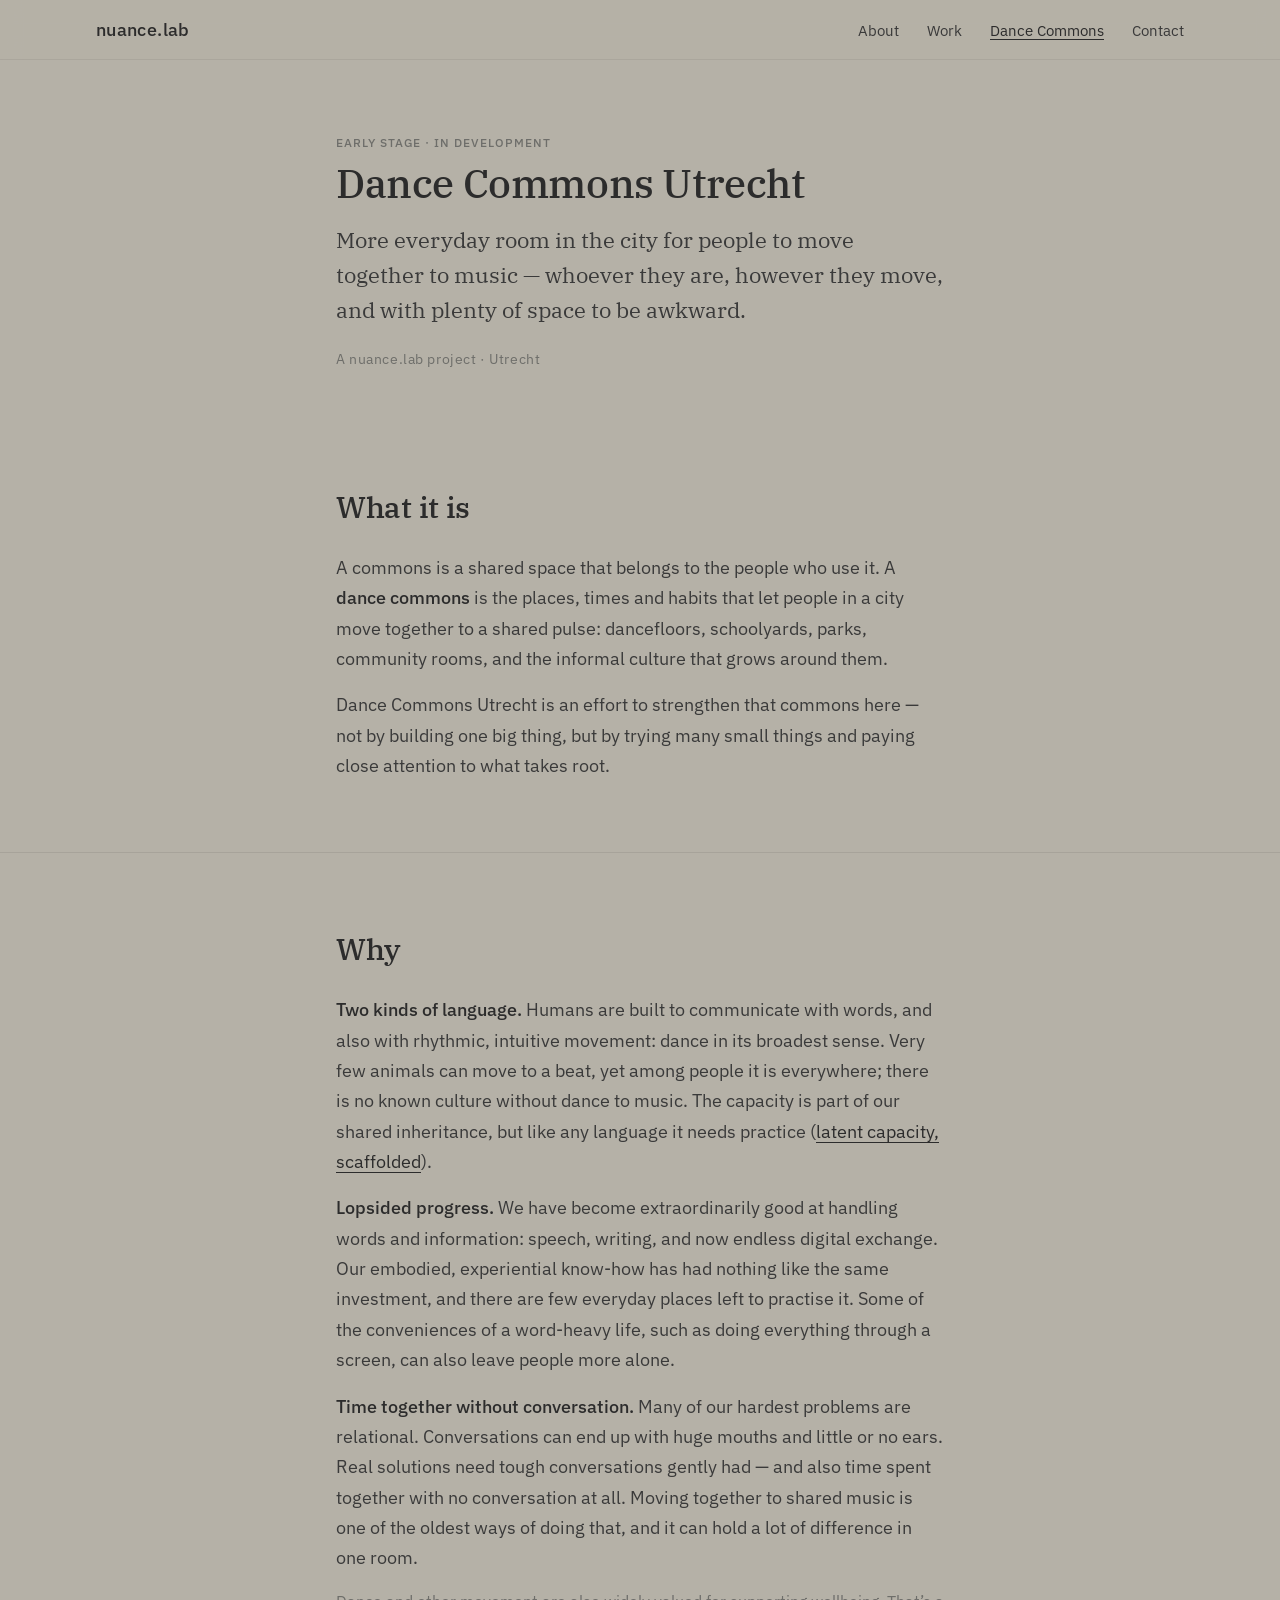
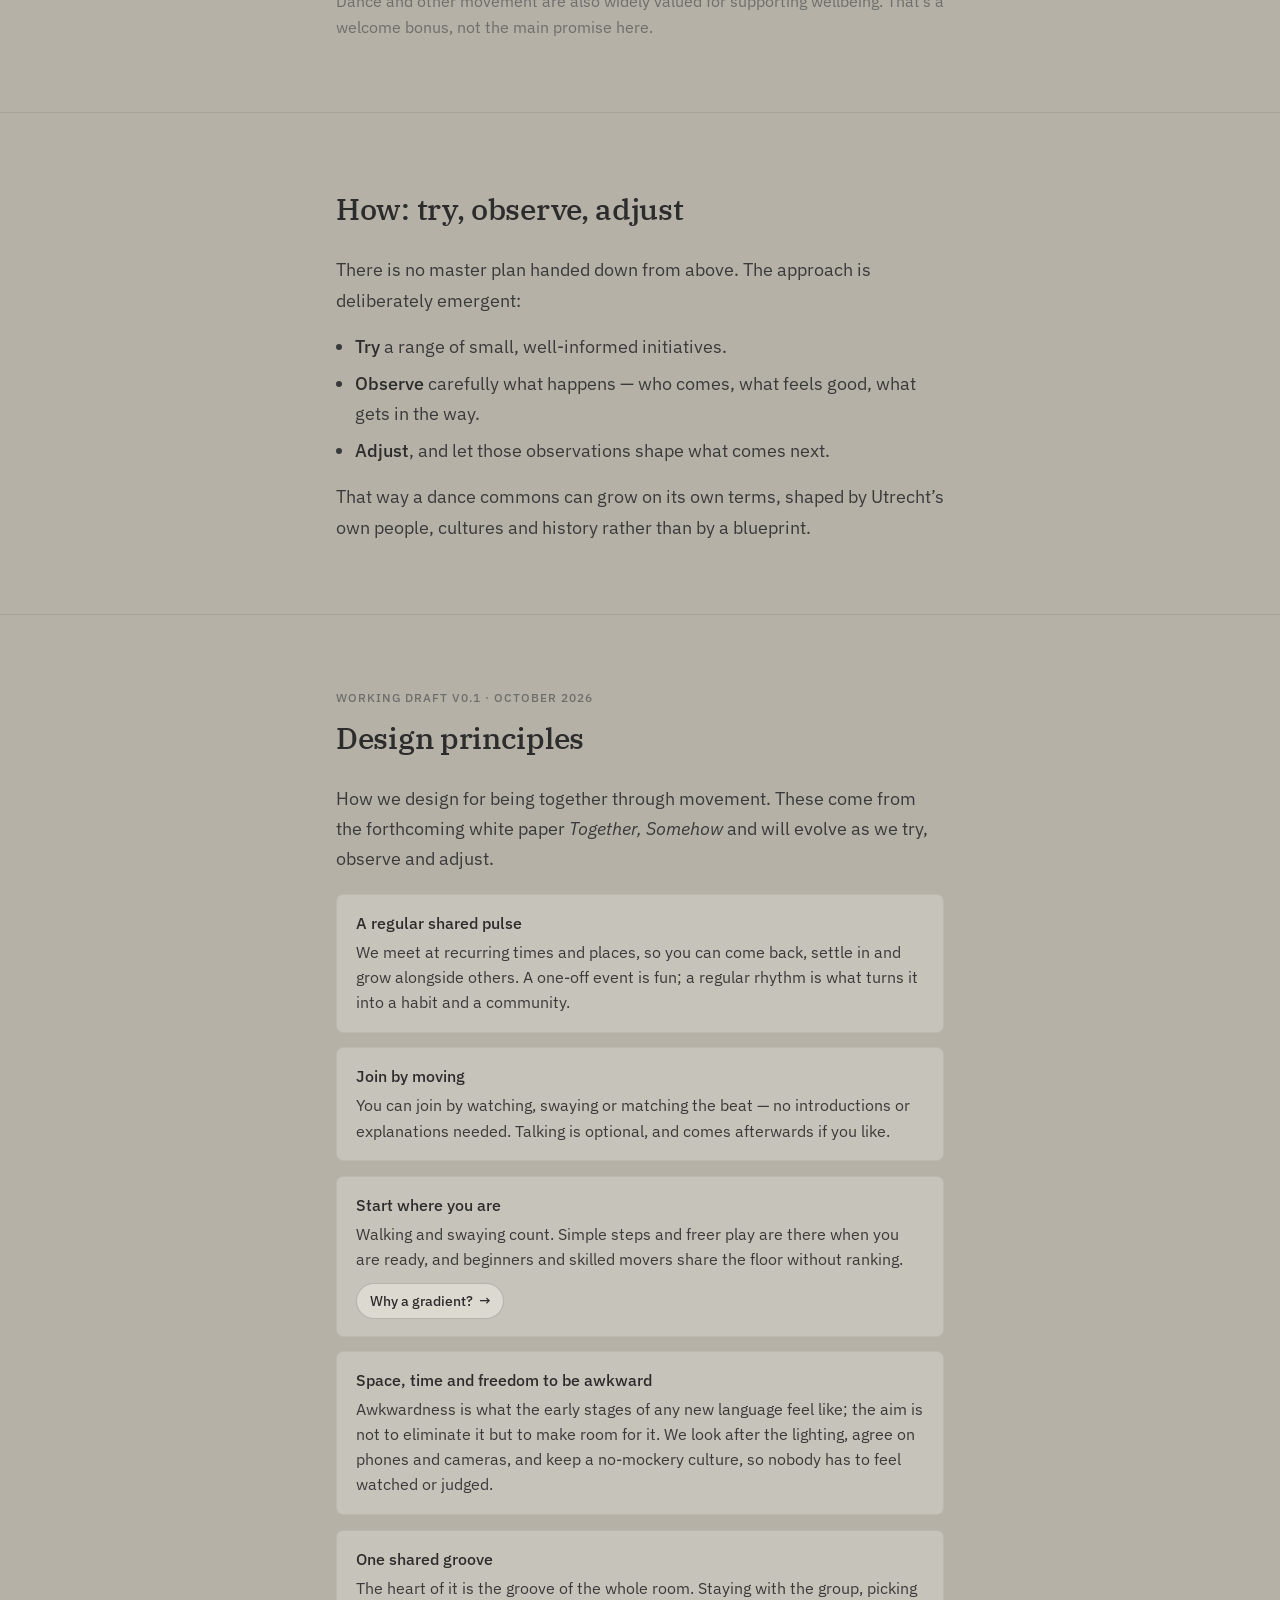
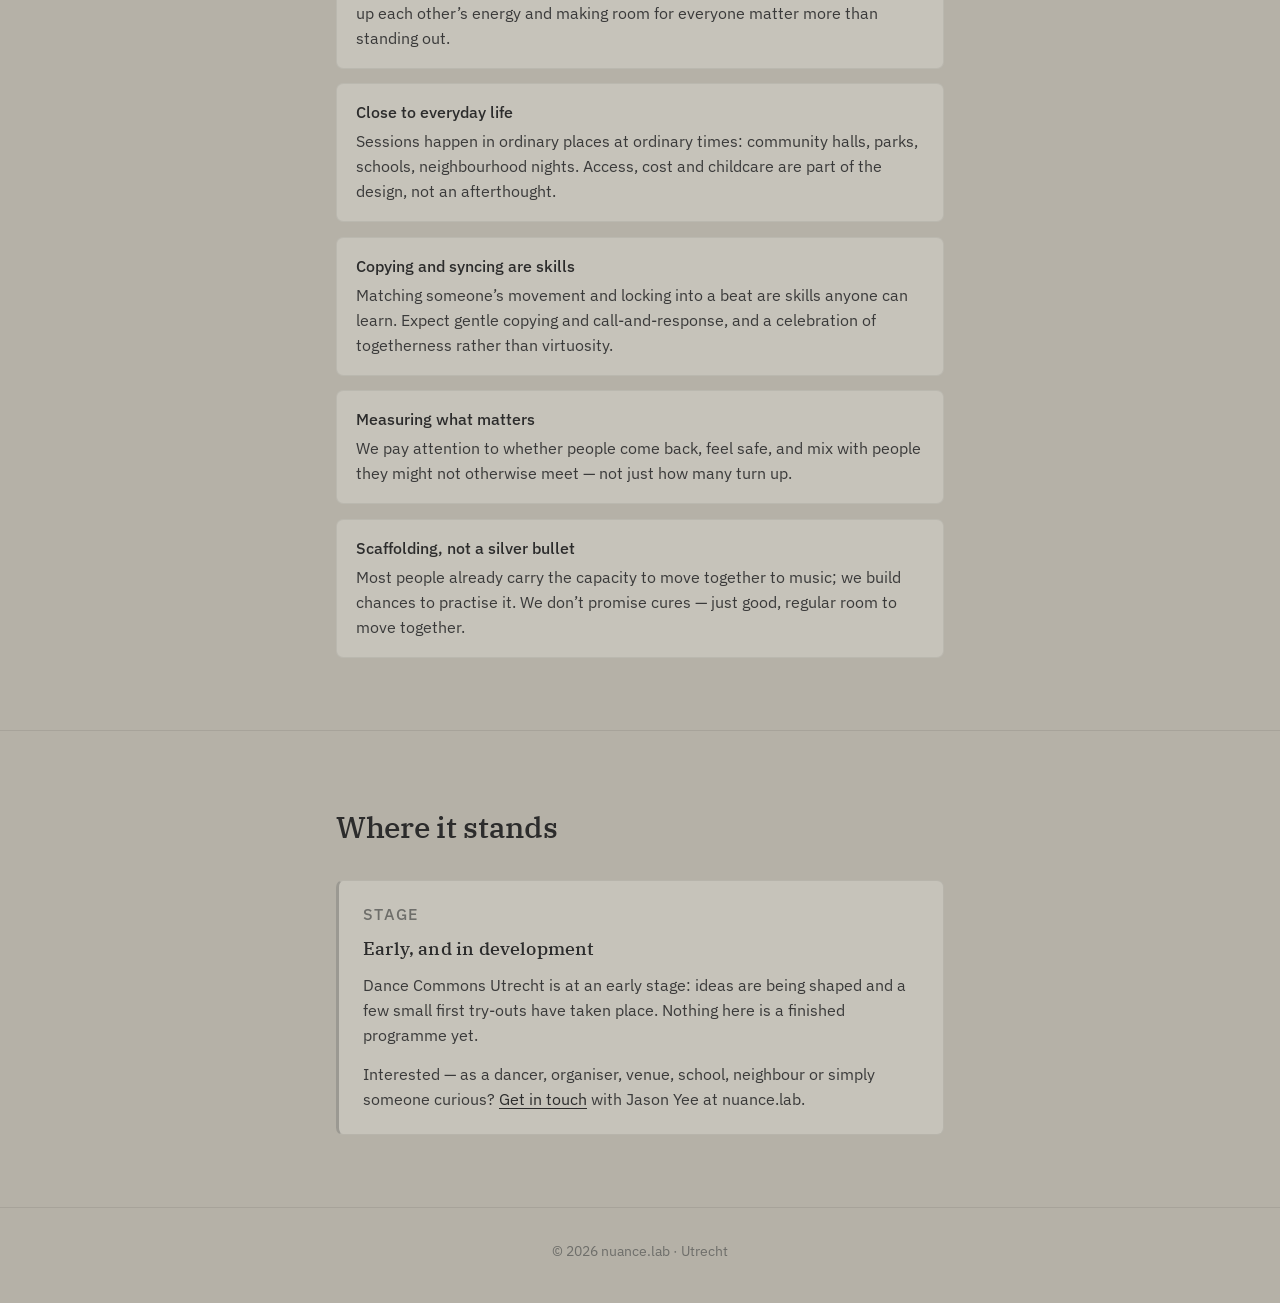
==== commit 68995a38: "Dance Commons: flow box as pop-up modal" ====
--- a/dance-commons/index.html
+++ b/dance-commons/index.html
@@ -11,6 +11,7 @@
   <link rel="preconnect" href="https://fonts.gstatic.com" crossorigin>
   <link href="https://fonts.googleapis.com/css2?family=IBM+Plex+Sans:ital,wght@0,300;0,400;0,500;0,600;1,300;1,400&family=IBM+Plex+Serif:ital,wght@0,400;0,500;1,400&display=swap" rel="stylesheet">
   <link rel="stylesheet" href="/css/styles.css">
+  <script>document.documentElement.classList.add('js');</script>
 </head>
 <body>
   <a class="skip-link" href="#main">Skip to content</a>
@@ -145,14 +146,15 @@
             Walking and swaying count. Simple steps and freer play are there
             when you are ready, and beginners and skilled movers share the
             floor without ranking.
+            <a class="gradient-trigger" href="#why-a-gradient" aria-haspopup="dialog" aria-controls="gradient-dialog">Why a gradient? <span aria-hidden="true">→</span></a>
 
             <aside id="why-a-gradient" class="concept-box gradient-box" aria-labelledby="gradient-heading">
               <p class="eyebrow">Behind principle 3</p>
               <h3 id="gradient-heading">Why a gradient?</h3>
               <figure class="flow-figure">
-                <svg viewBox="0 0 400 330" role="img" aria-labelledby="flow-svg-title flow-svg-desc" xmlns="http://www.w3.org/2000/svg">
+                <svg viewBox="0 0 400 330" role="group" aria-labelledby="flow-svg-title" aria-describedby="flow-svg-desc" xmlns="http://www.w3.org/2000/svg">
                   <title id="flow-svg-title">The flow channel: a gradient of dancers, each in their own flow zone</title>
-                  <desc id="flow-svg-desc">A chart with skill on the horizontal axis and challenge on the vertical axis. A diagonal band labelled Flow runs from low skill and low challenge up to high skill and high challenge. The area above the band is labelled Anxiety, where challenge outweighs skill; the area below is labelled Boredom, where skill outweighs challenge. Five dots, standing for dancers at different levels, sit inside the band at different points along it.</desc>
+                  <desc id="flow-svg-desc">A chart with skill on the horizontal axis and challenge on the vertical axis. A diagonal band labelled Flow runs from low skill and low challenge up to high skill and high challenge. The area above the band is labelled Anxiety, where challenge outweighs skill; the area below is labelled Boredom, where skill outweighs challenge. Five dots, standing for dancers at different levels, sit inside the band at different points along it. Each dot can be selected to read how a person at that point might feel.</desc>
                   <defs>
                     <marker id="flow-arrow" viewBox="0 0 10 10" refX="8" refY="5" markerWidth="7" markerHeight="7" orient="auto-start-reverse">
                       <path d="M0,1 L9,5 L0,9 z" fill="#3A3A3A"/>
@@ -173,15 +175,36 @@
                     <text x="290" y="215" font-size="18" font-style="italic" fill="#3A3A3A" text-anchor="middle">Boredom</text>
                     <text x="0" y="0" transform="translate(236 118) rotate(-37.7)" text-anchor="middle" font-size="17" font-weight="600" letter-spacing="1">Flow</text>
                     <!-- dancers: each in their own flow zone -->
-                    <g stroke="#F5F3ED" stroke-width="2" fill="#2C2C2C">
-                      <circle cx="99" cy="229" r="6.5"/>
-                      <circle cx="150" cy="189" r="6.5"/>
-                      <circle cx="200" cy="150" r="6.5"/>
-                      <circle cx="275" cy="93" r="6.5"/>
-                      <circle cx="322" cy="59" r="6.5"/>
+                    <g class="flow-dots">
+                      <g class="flow-dot" tabindex="0" role="button" aria-label="Dancer 1 of 5: First night" aria-describedby="flow-tip-1" data-tip="flow-tip-1">
+                        <circle class="flow-dot-hit" cx="99" cy="229" r="17"/>
+                        <circle class="flow-dot-mark" cx="99" cy="229" r="6.5"/>
+                      </g>
+                      <g class="flow-dot" tabindex="0" role="button" aria-label="Dancer 2 of 5: Finding a groove" aria-describedby="flow-tip-2" data-tip="flow-tip-2">
+                        <circle class="flow-dot-hit" cx="150" cy="189" r="17"/>
+                        <circle class="flow-dot-mark" cx="150" cy="189" r="6.5"/>
+                      </g>
+                      <g class="flow-dot" tabindex="0" role="button" aria-label="Dancer 3 of 5: Getting playful" aria-describedby="flow-tip-3" data-tip="flow-tip-3">
+                        <circle class="flow-dot-hit" cx="200" cy="150" r="17"/>
+                        <circle class="flow-dot-mark" cx="200" cy="150" r="6.5"/>
+                      </g>
+                      <g class="flow-dot" tabindex="0" role="button" aria-label="Dancer 4 of 5: Riding the music" aria-describedby="flow-tip-4" data-tip="flow-tip-4">
+                        <circle class="flow-dot-hit" cx="275" cy="93" r="17"/>
+                        <circle class="flow-dot-mark" cx="275" cy="93" r="6.5"/>
+                      </g>
+                      <g class="flow-dot" tabindex="0" role="button" aria-label="Dancer 5 of 5: Deep in it" aria-describedby="flow-tip-5" data-tip="flow-tip-5">
+                        <circle class="flow-dot-hit" cx="322" cy="59" r="17"/>
+                        <circle class="flow-dot-mark" cx="322" cy="59" r="6.5"/>
+                      </g>
                     </g>
                   </g>
                 </svg>
+                <p class="flow-hint">Hover over (or tap) a dancer to see how it feels.</p>
+                <div class="flow-tip" id="flow-tip-1" role="tooltip" hidden><strong>First night</strong> I’m just swaying and stepping to the beat. Simple, but I’m in it, and nobody’s watching me.</div>
+                <div class="flow-tip" id="flow-tip-2" role="tooltip" hidden><strong>Finding a groove</strong> I copied a step from the person next to me and it actually worked. Then I lost it, then got it back.</div>
+                <div class="flow-tip" id="flow-tip-3" role="tooltip" hidden><strong>Getting playful</strong> Now I’m adding my own little twist. Some tries flop, I laugh, and try again. Where did the last hour go?</div>
+                <div class="flow-tip" id="flow-tip-4" role="tooltip" hidden><strong>Riding the music</strong> The track throws in a break and my body answers before I think. Hard, but it feels effortless.</div>
+                <div class="flow-tip" id="flow-tip-5" role="tooltip" hidden><strong>Deep in it</strong> I’m improvising with others at full stretch — reading the room, leading, following. I lose all track of time.</div>
                 <figcaption>After Csikszentmihalyi’s flow model (1975, 1990). Redrawn by nuance.lab.</figcaption>
               </figure>
               <p>
@@ -199,15 +222,14 @@
                 from people a step ahead. Support grows and shrinks as you
                 need it, with room for quick cycles of try, fail, try, succeed,
                 try again — the way bodies learn. That is what
-                <a href="#start-where-you-are">start where you are</a> looks
+                <a href="#start-where-you-are" data-dialog-link="scroll">start where you are</a> looks
                 like in practice, and part of why we keep
-                <a href="#space-to-be-awkward">space to be awkward</a>.
+                <a href="#space-to-be-awkward" data-dialog-link="navigate">space to be awkward</a>.
               </p>
               <p class="subtle concept-cite">
                 Csikszentmihalyi, M. (1975). <em>Beyond Boredom and Anxiety</em>.
                 Csikszentmihalyi, M. (1990). <em>Flow: The Psychology of Optimal Experience</em>.
               </p>
-              <p class="back-link"><a href="#start-where-you-are">↑ Back to principle 3: Start where you are</a></p>
             </aside>
           </li>
           <li id="space-to-be-awkward">
@@ -270,6 +292,10 @@
         </aside>
       </div>
     </section>
+    <dialog id="gradient-dialog" class="flow-dialog" aria-labelledby="gradient-heading">
+      <button type="button" class="dialog-close" aria-label="Close">×</button>
+      <div class="dialog-body"></div>
+    </dialog>
   </main>
 
   <footer class="site-footer">
@@ -281,5 +307,169 @@
   <script>
     document.getElementById('year').textContent = new Date().getFullYear();
   </script>
+  <script>
+    (function () {
+      var dialog = document.getElementById('gradient-dialog');
+      var box = document.getElementById('why-a-gradient');
+      var trigger = document.querySelector('.gradient-trigger');
+      if (!dialog || !box || typeof dialog.showModal !== 'function') {
+        document.documentElement.classList.remove('js'); // fall back to the inline box
+        return;
+      }
+      var HASH = '#why-a-gradient';
+      var body = dialog.querySelector('.dialog-body');
+      var closeBtn = dialog.querySelector('.dialog-close');
+      var reduceMotion = window.matchMedia('(prefers-reduced-motion: reduce)');
+      var afterClose = null;
+      var closing = false;
+
+      body.appendChild(box); // move content into the modal
+
+      function clearHash() {
+        if (location.hash === HASH) {
+          history.replaceState(null, '', location.pathname + location.search);
+        }
+      }
+
+      function open() {
+        if (dialog.open) return;
+        dialog.showModal();
+        document.documentElement.classList.add('modal-open');
+        body.scrollTop = 0;
+        closeBtn.focus();
+        requestAnimationFrame(function () {
+          requestAnimationFrame(function () { dialog.classList.add('is-open'); });
+        });
+      }
+
+      function close(then) {
+        if (!dialog.open || closing) return;
+        afterClose = then || null;
+        closing = true;
+        dialog.classList.remove('is-open');
+        if (reduceMotion.matches) { dialog.close(); return; }
+        setTimeout(function () { dialog.close(); }, 200);
+      }
+
+      dialog.addEventListener('close', function () {
+        closing = false;
+        hideTip();
+        dialog.classList.remove('is-open');
+        document.documentElement.classList.remove('modal-open');
+        clearHash();
+        var fn = afterClose; afterClose = null;
+        if (fn) { fn(); } else if (trigger) { trigger.focus({ preventScroll: true }); }
+      });
+
+      // Dancer tooltips
+      var figure = box.querySelector('.flow-figure');
+      var dots = Array.prototype.slice.call(box.querySelectorAll('.flow-dot'));
+      var activeDot = null;
+
+      function placeTip(dot, tip) {
+        var fr = figure.getBoundingClientRect();
+        var mark = dot.querySelector('.flow-dot-mark').getBoundingClientRect();
+        var cx = mark.left + mark.width / 2 - fr.left;
+        var top = mark.top - fr.top;
+        var w = tip.offsetWidth, h = tip.offsetHeight, gap = 12;
+        var left = Math.max(0, Math.min(cx - w / 2, fr.width - w));
+        var y = top - h - gap;
+        var below = y < 0;
+        if (below) y = top + mark.height + gap;
+        tip.style.left = left + 'px';
+        tip.style.top = y + 'px';
+        tip.classList.toggle('is-below', below);
+        tip.style.setProperty('--arrow-x', Math.max(12, Math.min(cx - left, w - 12)) + 'px');
+      }
+
+      function showTip(dot) {
+        if (activeDot && activeDot !== dot) hideTip();
+        var tip = document.getElementById(dot.getAttribute('data-tip'));
+        tip.hidden = false;
+        placeTip(dot, tip);
+        dot.classList.add('is-active');
+        activeDot = dot;
+      }
+
+      function hideTip() {
+        if (!activeDot) return false;
+        document.getElementById(activeDot.getAttribute('data-tip')).hidden = true;
+        activeDot.classList.remove('is-active');
+        activeDot = null;
+        return true;
+      }
+
+      dots.forEach(function (dot) {
+        dot.addEventListener('pointerenter', function (e) { if (e.pointerType === 'mouse') showTip(dot); });
+        dot.addEventListener('pointerleave', function (e) {
+          if (e.pointerType === 'mouse' && activeDot === dot && document.activeElement !== dot) hideTip();
+        });
+        dot.addEventListener('focus', function () { showTip(dot); });
+        dot.addEventListener('blur', function () { if (activeDot === dot) hideTip(); });
+        dot.addEventListener('click', function () { dot.focus(); showTip(dot); });
+        dot.addEventListener('keydown', function (e) {
+          if (e.key === 'Enter' || e.key === ' ') {
+            e.preventDefault();
+            if (activeDot === dot) hideTip(); else showTip(dot);
+          }
+        });
+      });
+
+      // Tap / click elsewhere hides the tooltip
+      dialog.addEventListener('pointerdown', function (e) {
+        if (activeDot && !e.target.closest('.flow-dot')) {
+          var dot = activeDot;
+          hideTip();
+          if (document.activeElement === dot) dot.blur();
+        }
+      });
+      window.addEventListener('resize', function () { if (activeDot) showTip(activeDot); });
+      body.addEventListener('scroll', function () { if (activeDot) showTip(activeDot); });
+
+      // Escape: hide a tooltip first; otherwise animate the modal closed
+      dialog.addEventListener('cancel', function (e) {
+        e.preventDefault();
+        if (hideTip()) return;
+        close();
+      });
+
+      closeBtn.addEventListener('click', function () { close(); });
+
+      // Backdrop click: pointer pressed and released outside the panel
+      var downOnBackdrop = false;
+      dialog.addEventListener('pointerdown', function (e) { downOnBackdrop = (e.target === dialog); });
+      dialog.addEventListener('click', function (e) {
+        if (e.target === dialog && downOnBackdrop) close();
+        downOnBackdrop = false;
+      });
+
+      trigger.addEventListener('click', function (e) {
+        e.preventDefault();
+        history.replaceState(null, '', HASH);
+        open();
+      });
+
+      box.addEventListener('click', function (e) {
+        var a = e.target.closest('a[data-dialog-link]');
+        if (!a) return;
+        e.preventDefault();
+        var id = a.getAttribute('href').slice(1);
+        var mode = a.getAttribute('data-dialog-link');
+        close(function () {
+          var target = document.getElementById(id);
+          if (mode === 'scroll' && target) {
+            if (trigger) trigger.focus({ preventScroll: true });
+            target.scrollIntoView({ behavior: reduceMotion.matches ? 'auto' : 'smooth', block: 'start' });
+          } else {
+            location.hash = id;
+          }
+        });
+      });
+
+      function checkHash() { if (location.hash === HASH) open(); }
+      window.addEventListener('hashchange', checkHash);
+      checkHash();
+    })();
+  </script>
 </body>
 </html>
--- a/css/styles.css
+++ b/css/styles.css
@@ -509,13 +509,273 @@
   text-align: center;
 }
 
-.back-link {
-  font-size: 0.88rem !important;
-}
-
 @media (max-width: 480px) {
   .idea-list .gradient-box {
     margin-inline: -0.6rem;
     padding: 1.1rem 1rem 1.2rem;
   }
 }
+
+/* Flow box as modal */
+
+.gradient-trigger {
+  display: inline-flex;
+  align-items: center;
+  gap: 0.35rem;
+  margin-top: 0.7rem;
+  padding: 0.3rem 0.8rem 0.35rem;
+  font-size: 0.9rem;
+  font-weight: 500;
+  color: var(--text);
+  text-decoration: none;
+  background: color-mix(in srgb, var(--near-white) 45%, transparent);
+  border: 1px solid color-mix(in srgb, var(--text) 22%, transparent);
+  border-radius: 999px;
+  transition: background 0.2s ease, border-color 0.2s ease;
+}
+
+.gradient-trigger:hover,
+.gradient-trigger:focus-visible {
+  background: color-mix(in srgb, var(--near-white) 75%, transparent);
+  border-color: color-mix(in srgb, var(--text) 40%, transparent);
+  color: var(--text);
+}
+
+.gradient-trigger span {
+  transition: transform 0.2s ease;
+}
+
+.gradient-trigger:hover span {
+  transform: translateX(2px);
+}
+
+/* With JS, the inline box is moved into the dialog; hide it until then */
+.js .idea-list .gradient-box {
+  display: none;
+}
+
+html.modal-open,
+html.modal-open body {
+  overflow: hidden;
+}
+
+.flow-dialog {
+  width: min(40rem, 100vw - 2rem);
+  max-width: none;
+  max-height: calc(100dvh - 2rem);
+  padding: 0;
+  overflow: hidden;
+  color: var(--text);
+  background: color-mix(in srgb, var(--near-white) 55%, var(--bg));
+  border: 1px solid color-mix(in srgb, var(--text) 14%, transparent);
+  border-radius: calc(var(--radius) + 0.25rem);
+  box-shadow: 0 1.5rem 4rem rgba(44, 44, 44, 0.28);
+  opacity: 0;
+  transform: translateY(8px) scale(0.97);
+  transition: opacity 0.2s ease, transform 0.2s ease;
+}
+
+.flow-dialog.is-open {
+  opacity: 1;
+  transform: none;
+}
+
+.flow-dialog::backdrop {
+  background: rgba(110, 110, 106, 0.55);
+  -webkit-backdrop-filter: blur(5px);
+  backdrop-filter: blur(5px);
+  opacity: 0;
+  transition: opacity 0.2s ease;
+}
+
+.flow-dialog.is-open::backdrop {
+  opacity: 1;
+}
+
+.dialog-body {
+  max-height: calc(100dvh - 2rem);
+  overflow-y: auto;
+  overscroll-behavior: contain;
+}
+
+.flow-dialog .gradient-box {
+  margin: 0;
+  padding: 1.6rem 1.75rem 1.75rem;
+  background: transparent;
+  border: 0;
+  border-radius: 0;
+}
+
+.flow-dialog .gradient-box p {
+  color: var(--text-soft);
+}
+
+.dialog-close {
+  position: absolute;
+  top: 0.6rem;
+  right: 0.6rem;
+  z-index: 1;
+  width: 2.25rem;
+  height: 2.25rem;
+  display: grid;
+  place-items: center;
+  padding: 0;
+  font: 400 1.5rem/1 var(--font-sans);
+  color: var(--text);
+  background: color-mix(in srgb, var(--near-white) 60%, transparent);
+  border: 1px solid color-mix(in srgb, var(--text) 15%, transparent);
+  border-radius: 50%;
+  cursor: pointer;
+}
+
+.dialog-close:hover,
+.dialog-close:focus-visible {
+  background: var(--near-white);
+}
+
+.dialog-close:focus-visible {
+  outline: 2px solid var(--text);
+  outline-offset: 2px;
+}
+
+@media (max-width: 480px) {
+  .flow-dialog {
+    width: calc(100vw - 1.25rem);
+    max-height: calc(100dvh - 1.25rem);
+  }
+  .dialog-body {
+    max-height: calc(100dvh - 1.25rem);
+  }
+  .flow-dialog .gradient-box {
+    margin: 0;
+    padding: 1.25rem 1.1rem 1.4rem;
+  }
+}
+
+@media (prefers-reduced-motion: reduce) {
+  .flow-dialog,
+  .flow-dialog::backdrop,
+  .gradient-trigger,
+  .gradient-trigger span {
+    transition: none;
+  }
+}
+
+@media (max-width: 480px) {
+  /* Taller stacked header on small screens */
+  .idea-list li[id],
+  .concept-box[id] {
+    scroll-margin-top: 7.5rem;
+  }
+}
+
+/* Interactive dancer dots + tooltips */
+
+.flow-figure {
+  position: relative;
+}
+
+.flow-dot {
+  cursor: pointer;
+  outline: none;
+  -webkit-tap-highlight-color: transparent;
+}
+
+.flow-dot-hit {
+  fill: transparent;
+}
+
+.flow-dot-mark {
+  fill: #2C2C2C;
+  stroke: #F5F3ED;
+  stroke-width: 2;
+  transform-box: fill-box;
+  transform-origin: center;
+  transition: transform 0.15s ease, stroke 0.15s ease, stroke-width 0.15s ease;
+}
+
+.flow-dot:hover .flow-dot-mark,
+.flow-dot:focus .flow-dot-mark,
+.flow-dot.is-active .flow-dot-mark {
+  transform: scale(1.35);
+  stroke: #B5B1A7;
+  stroke-width: 3.5;
+  filter: drop-shadow(0 0 1.5px rgba(44, 44, 44, 0.55));
+}
+
+.flow-dot:focus-visible .flow-dot-hit {
+  stroke: #2C2C2C;
+  stroke-width: 1.5;
+  stroke-dasharray: 3 3;
+}
+
+.flow-hint {
+  display: none;
+  margin: 0.35rem 0 0 !important;
+  font-size: 0.85rem !important;
+  font-style: italic;
+  color: var(--mid) !important;
+  text-align: center;
+}
+
+.js .flow-hint {
+  display: block;
+}
+
+.flow-tip {
+  position: absolute;
+  z-index: 2;
+  width: max-content;
+  max-width: min(16rem, 100%);
+  padding: 0.6rem 0.75rem 0.65rem;
+  font-size: 0.86rem;
+  line-height: 1.45;
+  color: var(--text-soft);
+  background: var(--near-white);
+  border: 1px solid color-mix(in srgb, var(--text) 18%, transparent);
+  border-left: 3px solid var(--bg);
+  border-radius: var(--radius);
+  box-shadow: 0 0.5rem 1.5rem rgba(44, 44, 44, 0.18);
+  pointer-events: none;
+  animation: flow-tip-in 0.15s ease;
+}
+
+.flow-tip[hidden] {
+  display: none;
+}
+
+.flow-tip strong {
+  display: block;
+  margin-bottom: 0.15rem;
+  font-weight: 600;
+  color: var(--text);
+}
+
+.flow-tip::after {
+  content: "";
+  position: absolute;
+  left: var(--arrow-x, 50%);
+  bottom: -6px;
+  width: 10px;
+  height: 10px;
+  background: var(--near-white);
+  border-right: 1px solid color-mix(in srgb, var(--text) 18%, transparent);
+  border-bottom: 1px solid color-mix(in srgb, var(--text) 18%, transparent);
+  transform: translateX(-50%) rotate(45deg);
+}
+
+.flow-tip.is-below::after {
+  bottom: auto;
+  top: -6px;
+  transform: translateX(-50%) rotate(225deg);
+}
+
+@keyframes flow-tip-in {
+  from { opacity: 0; transform: translateY(3px); }
+  to { opacity: 1; transform: none; }
+}
+
+@media (prefers-reduced-motion: reduce) {
+  .flow-dot-mark { transition: none; }
+  .flow-tip { animation: none; }
+}
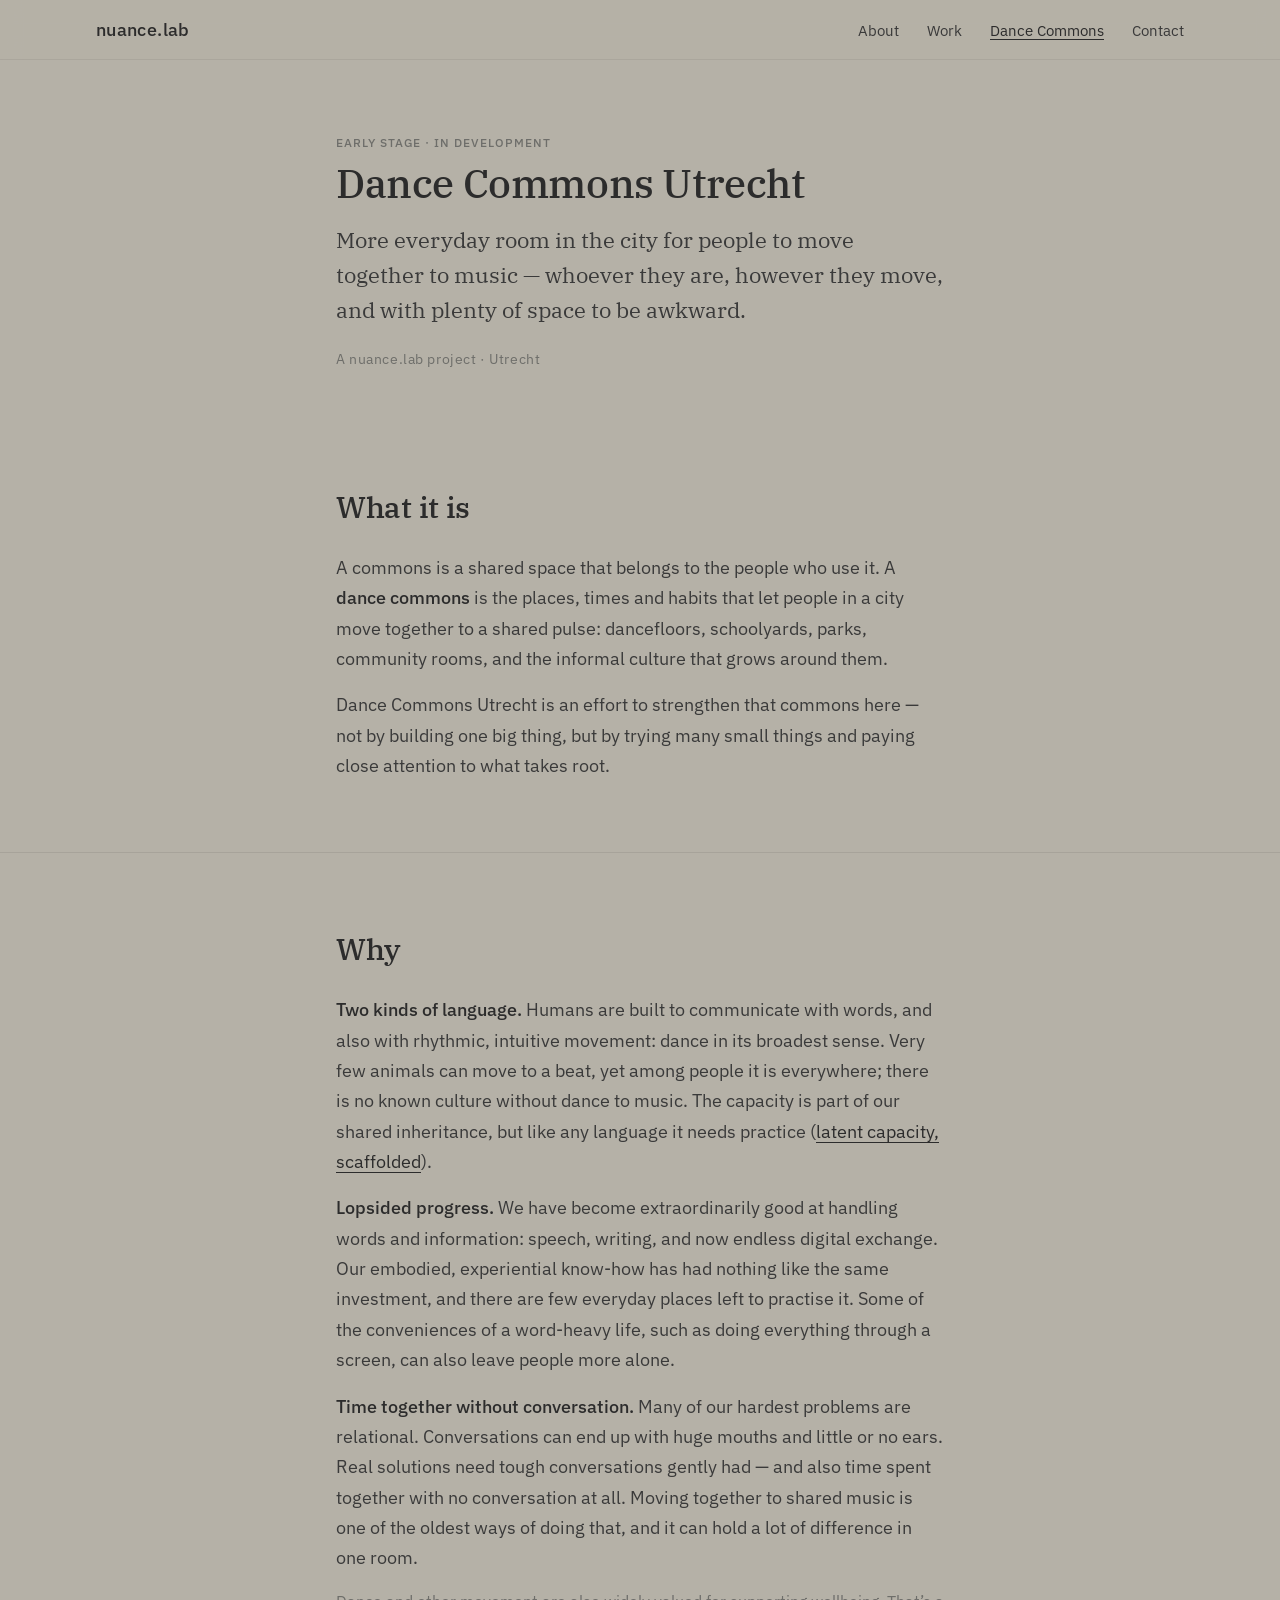
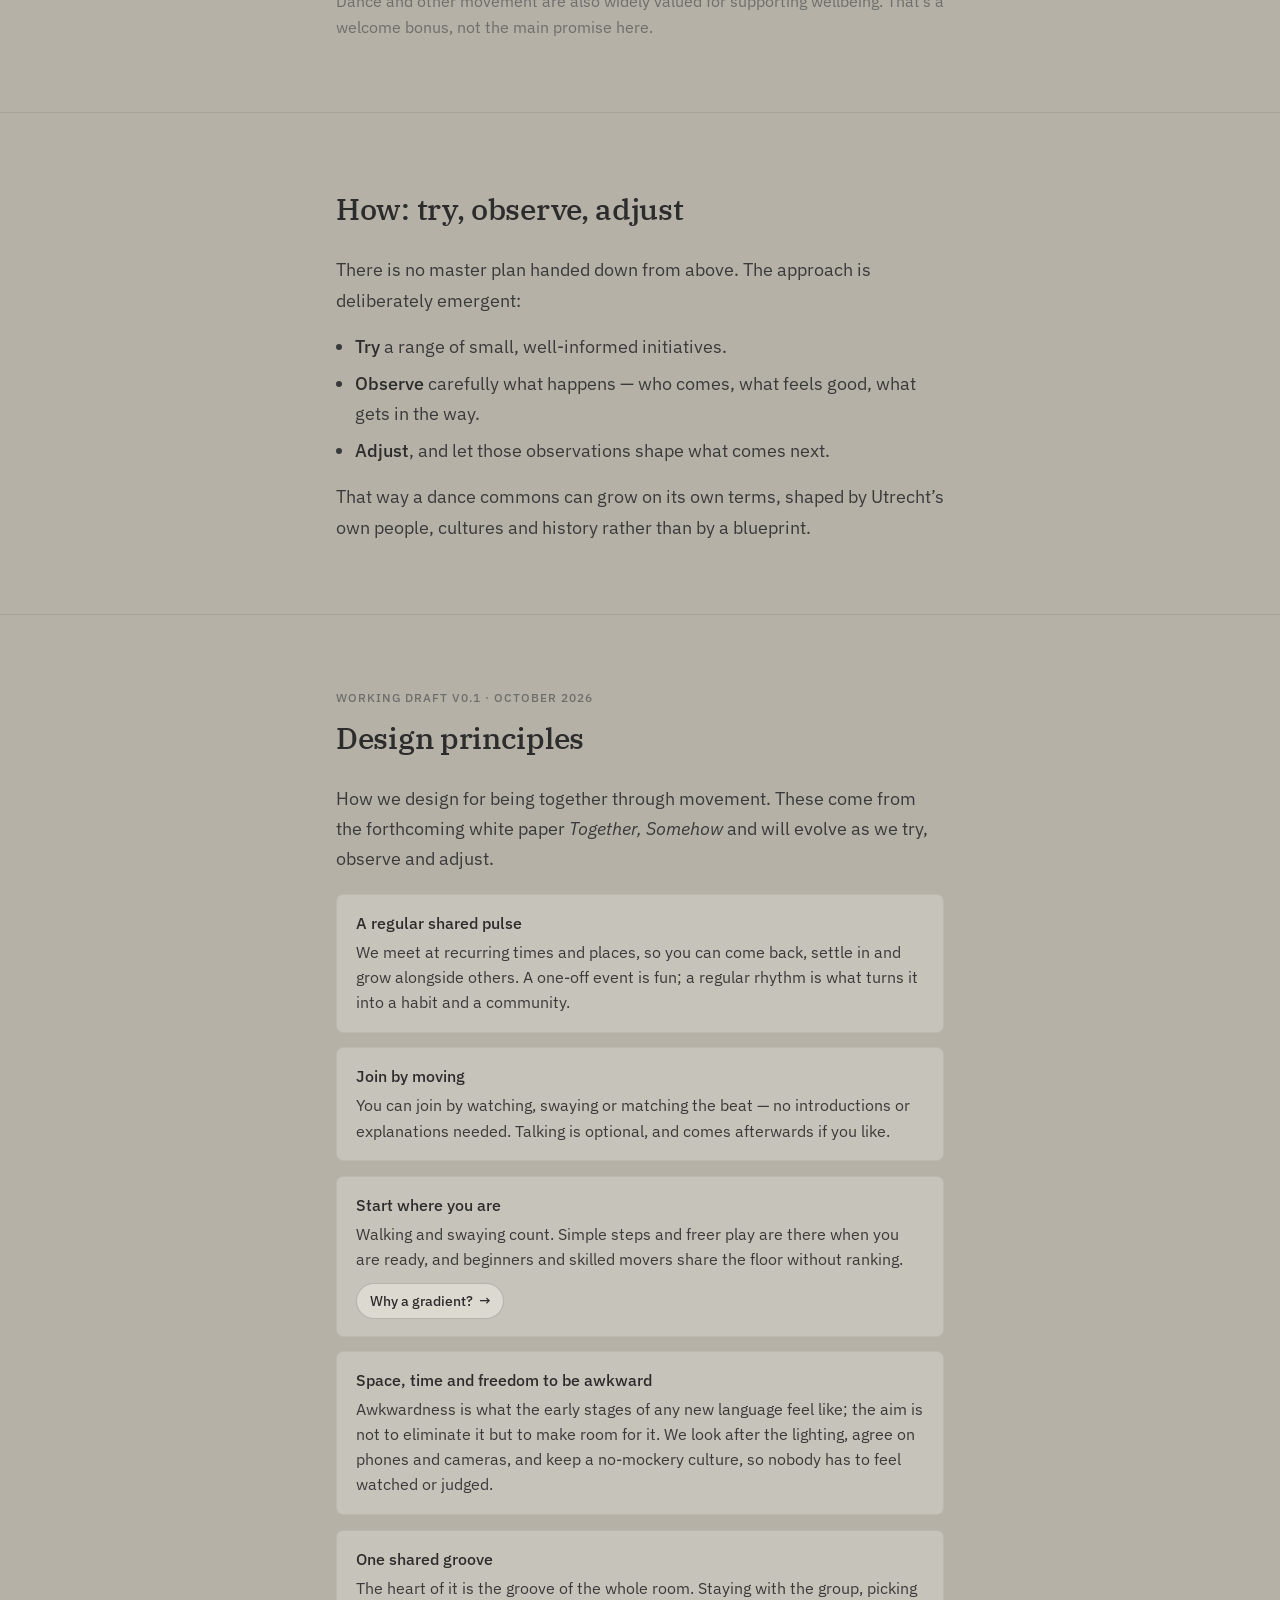
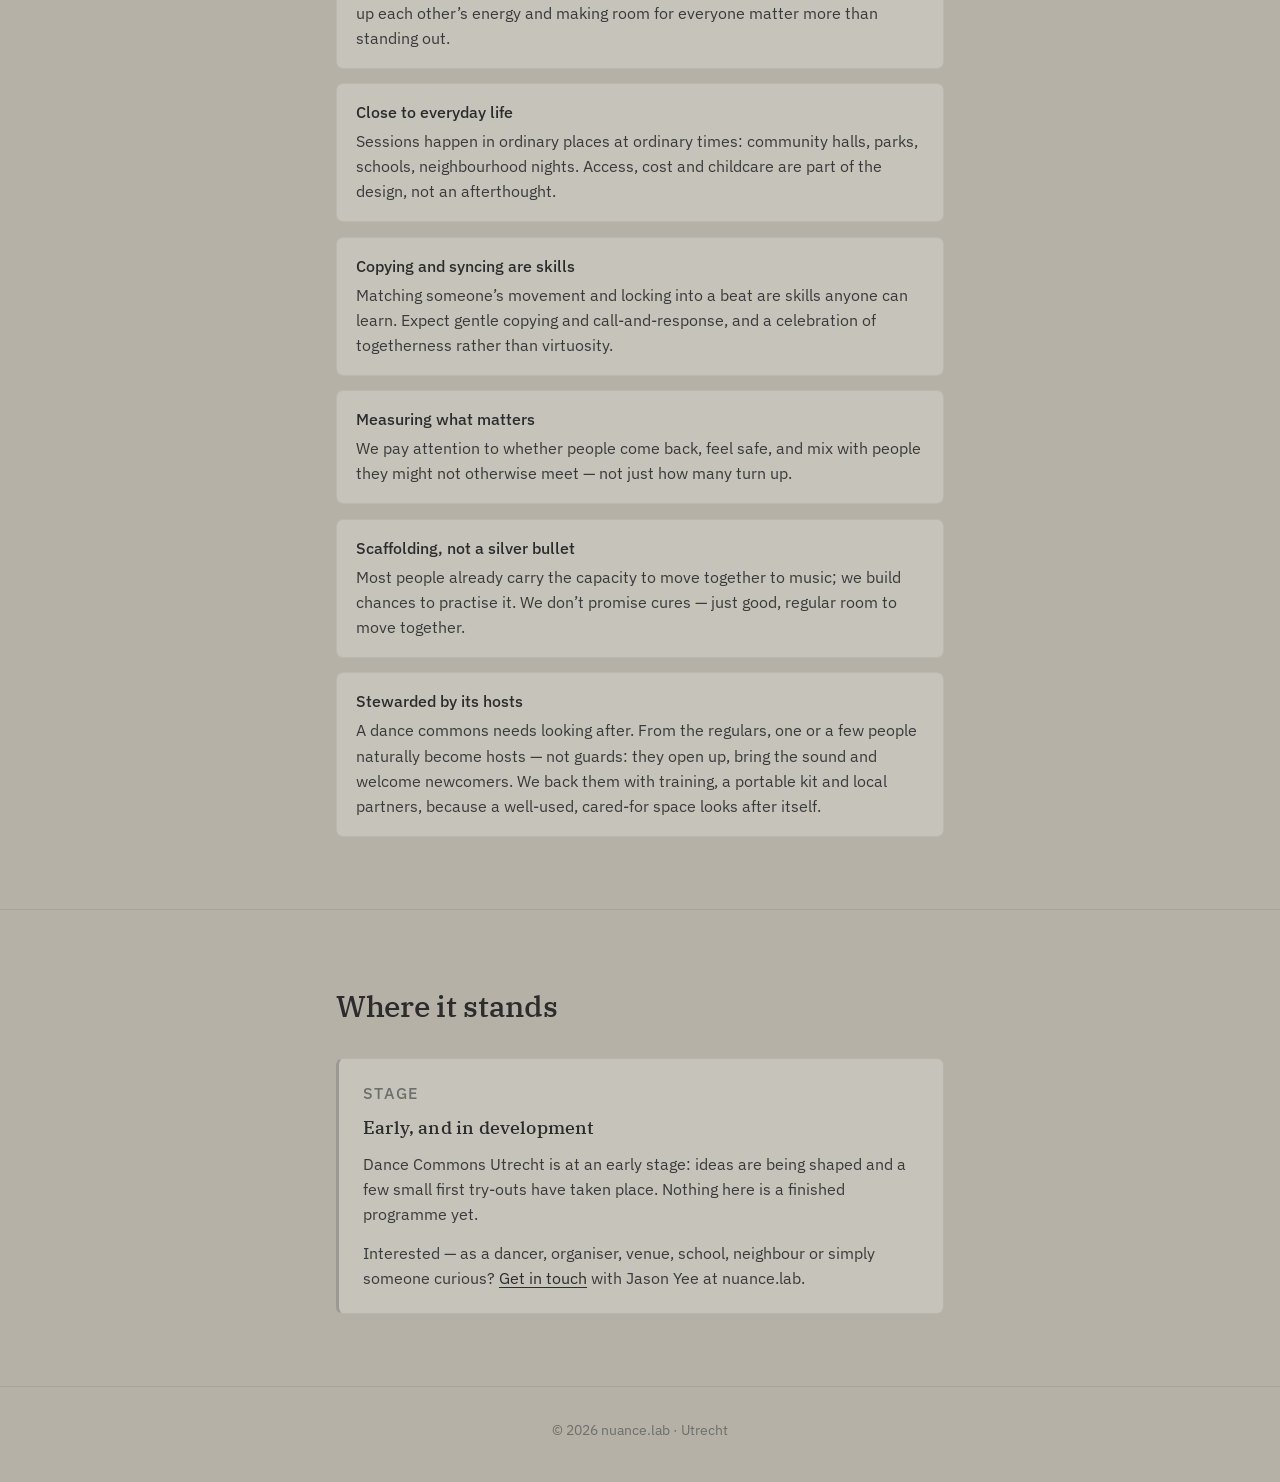
==== commit 710f376f: "Dance Commons: add design principle 10, Stewarded by its hosts" ====
--- a/dance-commons/index.html
+++ b/dance-commons/index.html
@@ -154,7 +154,7 @@
               <figure class="flow-figure">
                 <svg viewBox="0 0 400 330" role="group" aria-labelledby="flow-svg-title" aria-describedby="flow-svg-desc" xmlns="http://www.w3.org/2000/svg">
                   <title id="flow-svg-title">The flow channel: a gradient of dancers, each in their own flow zone</title>
-                  <desc id="flow-svg-desc">A chart with skill on the horizontal axis and challenge on the vertical axis. A diagonal band labelled Flow runs from low skill and low challenge up to high skill and high challenge. The area above the band is labelled Anxiety, where challenge outweighs skill; the area below is labelled Boredom, where skill outweighs challenge. Five dots, standing for dancers at different levels, sit inside the band at different points along it. Each dot can be selected to read how a person at that point might feel.</desc>
+                  <desc id="flow-svg-desc">A chart with skill on the horizontal axis and challenge on the vertical axis. A diagonal band labelled Flow runs from low skill and low challenge up to high skill and high challenge. The area above the band is labelled Anxiety, where challenge outweighs skill; the area below is labelled Boredom, where skill outweighs challenge. Nine dots stand for dancers. Five filled dots sit inside the band at different points along it, from low to high: dancers each in their own flow zone. Two hollow dots sit in the Anxiety area, where the challenge is too high for the dancer’s skill, and two hollow dots sit in the Boredom area, where the challenge is too low. Each dot can be selected, in order from low to high skill, to read how a person at that point might feel.</desc>
                   <defs>
                     <marker id="flow-arrow" viewBox="0 0 10 10" refX="8" refY="5" markerWidth="7" markerHeight="7" orient="auto-start-reverse">
                       <path d="M0,1 L9,5 L0,9 z" fill="#3A3A3A"/>
@@ -176,35 +176,59 @@
                     <text x="0" y="0" transform="translate(236 118) rotate(-37.7)" text-anchor="middle" font-size="17" font-weight="600" letter-spacing="1">Flow</text>
                     <!-- dancers: each in their own flow zone -->
                     <g class="flow-dots">
-                      <g class="flow-dot" tabindex="0" role="button" aria-label="Dancer 1 of 5: First night" aria-describedby="flow-tip-1" data-tip="flow-tip-1">
+                      <g class="flow-dot flow-dot--out" data-zone="anxiety" tabindex="0" role="button" aria-label="Dancer 1 of 9, anxious: Thrown in the deep end" aria-describedby="flow-tip-1" data-tip="flow-tip-1">
+                        <circle class="flow-dot-hit" cx="80" cy="60" r="17"/>
+                        <circle class="flow-dot-mark" cx="80" cy="60" r="6.5"/>
+                      </g>
+                      <g class="flow-dot" data-zone="flow" tabindex="0" role="button" aria-label="Dancer 2 of 9, in flow: First night" aria-describedby="flow-tip-2" data-tip="flow-tip-2">
                         <circle class="flow-dot-hit" cx="99" cy="229" r="17"/>
                         <circle class="flow-dot-mark" cx="99" cy="229" r="6.5"/>
                       </g>
-                      <g class="flow-dot" tabindex="0" role="button" aria-label="Dancer 2 of 5: Finding a groove" aria-describedby="flow-tip-2" data-tip="flow-tip-2">
+                      <g class="flow-dot" data-zone="flow" tabindex="0" role="button" aria-label="Dancer 3 of 9, in flow: Finding a groove" aria-describedby="flow-tip-3" data-tip="flow-tip-3">
                         <circle class="flow-dot-hit" cx="150" cy="189" r="17"/>
                         <circle class="flow-dot-mark" cx="150" cy="189" r="6.5"/>
                       </g>
-                      <g class="flow-dot" tabindex="0" role="button" aria-label="Dancer 3 of 5: Getting playful" aria-describedby="flow-tip-3" data-tip="flow-tip-3">
+                      <g class="flow-dot flow-dot--out" data-zone="anxiety" tabindex="0" role="button" aria-label="Dancer 4 of 9, anxious: Out of my depth" aria-describedby="flow-tip-4" data-tip="flow-tip-4">
+                        <circle class="flow-dot-hit" cx="190" cy="36" r="17"/>
+                        <circle class="flow-dot-mark" cx="190" cy="36" r="6.5"/>
+                      </g>
+                      <g class="flow-dot" data-zone="flow" tabindex="0" role="button" aria-label="Dancer 5 of 9, in flow: Getting playful" aria-describedby="flow-tip-5" data-tip="flow-tip-5">
                         <circle class="flow-dot-hit" cx="200" cy="150" r="17"/>
                         <circle class="flow-dot-mark" cx="200" cy="150" r="6.5"/>
                       </g>
-                      <g class="flow-dot" tabindex="0" role="button" aria-label="Dancer 4 of 5: Riding the music" aria-describedby="flow-tip-4" data-tip="flow-tip-4">
+                      <g class="flow-dot flow-dot--out" data-zone="boredom" tabindex="0" role="button" aria-label="Dancer 6 of 9, bored: Nothing to reach for" aria-describedby="flow-tip-6" data-tip="flow-tip-6">
+                        <circle class="flow-dot-hit" cx="215" cy="248" r="17"/>
+                        <circle class="flow-dot-mark" cx="215" cy="248" r="6.5"/>
+                      </g>
+                      <g class="flow-dot" data-zone="flow" tabindex="0" role="button" aria-label="Dancer 7 of 9, in flow: Riding the music" aria-describedby="flow-tip-7" data-tip="flow-tip-7">
                         <circle class="flow-dot-hit" cx="275" cy="93" r="17"/>
                         <circle class="flow-dot-mark" cx="275" cy="93" r="6.5"/>
                       </g>
-                      <g class="flow-dot" tabindex="0" role="button" aria-label="Dancer 5 of 5: Deep in it" aria-describedby="flow-tip-5" data-tip="flow-tip-5">
+                      <g class="flow-dot" data-zone="flow" tabindex="0" role="button" aria-label="Dancer 8 of 9, in flow: Deep in it" aria-describedby="flow-tip-8" data-tip="flow-tip-8">
                         <circle class="flow-dot-hit" cx="322" cy="59" r="17"/>
                         <circle class="flow-dot-mark" cx="322" cy="59" r="6.5"/>
+                      </g>
+                      <g class="flow-dot flow-dot--out" data-zone="boredom" tabindex="0" role="button" aria-label="Dancer 9 of 9, bored: Going through the motions" aria-describedby="flow-tip-9" data-tip="flow-tip-9">
+                        <circle class="flow-dot-hit" cx="352" cy="250" r="17"/>
+                        <circle class="flow-dot-mark" cx="352" cy="250" r="6.5"/>
                       </g>
                     </g>
                   </g>
                 </svg>
-                <p class="flow-hint">Hover over (or tap) a dancer to see how it feels.</p>
-                <div class="flow-tip" id="flow-tip-1" role="tooltip" hidden><strong>First night</strong> I’m just swaying and stepping to the beat. Simple, but I’m in it, and nobody’s watching me.</div>
-                <div class="flow-tip" id="flow-tip-2" role="tooltip" hidden><strong>Finding a groove</strong> I copied a step from the person next to me and it actually worked. Then I lost it, then got it back.</div>
-                <div class="flow-tip" id="flow-tip-3" role="tooltip" hidden><strong>Getting playful</strong> Now I’m adding my own little twist. Some tries flop, I laugh, and try again. Where did the last hour go?</div>
-                <div class="flow-tip" id="flow-tip-4" role="tooltip" hidden><strong>Riding the music</strong> The track throws in a break and my body answers before I think. Hard, but it feels effortless.</div>
-                <div class="flow-tip" id="flow-tip-5" role="tooltip" hidden><strong>Deep in it</strong> I’m improvising with others at full stretch — reading the room, leading, following. I lose all track of time.</div>
+                <p class="flow-legend">
+                  <span><svg class="legend-dot" viewBox="0 0 16 16" aria-hidden="true" focusable="false"><circle cx="8" cy="8" r="5.5" class="legend-in"/></svg> in flow</span>
+                  <span><svg class="legend-dot" viewBox="0 0 16 16" aria-hidden="true" focusable="false"><circle cx="8" cy="8" r="5.5" class="legend-out"/></svg> anxious or bored</span>
+                </p>
+                <p class="flow-hint">Hover over (or tap) a dancer to see how it feels — inside the channel and outside it.</p>
+                <div class="flow-tip flow-tip--anxiety" id="flow-tip-1" role="tooltip" hidden><strong>Thrown in the deep end</strong> Everyone’s doing a fast routine I’ve never seen. My face is hot, I’m sure they’re all watching, and I just want to stand by the wall.</div>
+                <div class="flow-tip flow-tip--flow" id="flow-tip-2" role="tooltip" hidden><strong>First night</strong> I’m just swaying and stepping to the beat. Simple, but I’m in it, and nobody’s watching me.</div>
+                <div class="flow-tip flow-tip--flow" id="flow-tip-3" role="tooltip" hidden><strong>Finding a groove</strong> I copied a step from the person next to me and it actually worked. Then I lost it, then got it back.</div>
+                <div class="flow-tip flow-tip--anxiety" id="flow-tip-4" role="tooltip" hidden><strong>Out of my depth</strong> The tempo jumped and someone pulled me into the middle of the circle. My mind’s racing, my feet won’t listen.</div>
+                <div class="flow-tip flow-tip--flow" id="flow-tip-5" role="tooltip" hidden><strong>Getting playful</strong> Now I’m adding my own little twist. Some tries flop, I laugh, and try again. Where did the last hour go?</div>
+                <div class="flow-tip flow-tip--boredom" id="flow-tip-6" role="tooltip" hidden><strong>Nothing to reach for</strong> Same song, same steps, same corner of the room. Comfortable, but I’m checking the time.</div>
+                <div class="flow-tip flow-tip--flow" id="flow-tip-7" role="tooltip" hidden><strong>Riding the music</strong> The track throws in a break and my body answers before I think. Hard, but it feels effortless.</div>
+                <div class="flow-tip flow-tip--flow" id="flow-tip-8" role="tooltip" hidden><strong>Deep in it</strong> I’m improvising with others at full stretch — reading the room, leading, following. I lose all track of time.</div>
+                <div class="flow-tip flow-tip--boredom" id="flow-tip-9" role="tooltip" hidden><strong>Going through the motions</strong> I know this two-step in my sleep. My body’s moving but my mind is on my phone.</div>
                 <figcaption>After Csikszentmihalyi’s flow model (1975, 1990). Redrawn by nuance.lab.</figcaption>
               </figure>
               <p>
@@ -269,6 +293,14 @@
             we build chances to practise it. We don’t promise cures — just
             good, regular room to move together.
           </li>
+          <li id="stewarded-by-its-hosts">
+            <span class="idea-name">Stewarded by its hosts</span>
+            A dance commons needs looking after. From the regulars, one or a
+            few people naturally become hosts — not guards: they open up,
+            bring the sound and welcome newcomers. We back them with training,
+            a portable kit and local partners, because a well-used, cared-for
+            space looks after itself.
+          </li>
         </ol>
       </div>
     </section>
--- a/css/styles.css
+++ b/css/styles.css
@@ -493,7 +493,7 @@
   margin: 0 0 1.1rem;
 }
 
-.flow-figure svg {
+.flow-figure > svg {
   display: block;
   width: 100%;
   max-width: 26rem;
@@ -779,3 +779,62 @@
   .flow-dot-mark { transition: none; }
   .flow-tip { animation: none; }
 }
+
+/* Out-of-channel (anxiety / boredom) dots: hollow */
+
+.flow-dot--out .flow-dot-mark {
+  fill: #E8E6E0;
+  stroke: #2C2C2C;
+  stroke-width: 2;
+}
+
+.flow-dot--out:hover .flow-dot-mark,
+.flow-dot--out:focus .flow-dot-mark,
+.flow-dot--out.is-active .flow-dot-mark {
+  fill: #B5B1A7;
+  stroke: #2C2C2C;
+  stroke-width: 2.5;
+}
+
+.flow-tip--anxiety,
+.flow-tip--boredom {
+  border-left-style: dashed;
+  border-left-color: var(--mid);
+}
+
+.flow-legend {
+  display: flex;
+  justify-content: center;
+  flex-wrap: wrap;
+  gap: 0.25rem 1.1rem;
+  margin: 0.35rem 0 0 !important;
+  font-size: 0.82rem !important;
+  color: var(--mid) !important;
+}
+
+.flow-legend span {
+  display: inline-flex;
+  align-items: center;
+  gap: 0.3rem;
+}
+
+.legend-dot {
+  flex-shrink: 0;
+  display: block;
+  width: 0.85rem;
+  height: 0.85rem;
+}
+
+.legend-in {
+  fill: #2C2C2C;
+}
+
+.legend-out {
+  fill: #E8E6E0;
+  stroke: #2C2C2C;
+  stroke-width: 1.8;
+}
+
+.flow-legend + .flow-hint {
+  margin-top: 0.15rem !important;
+}
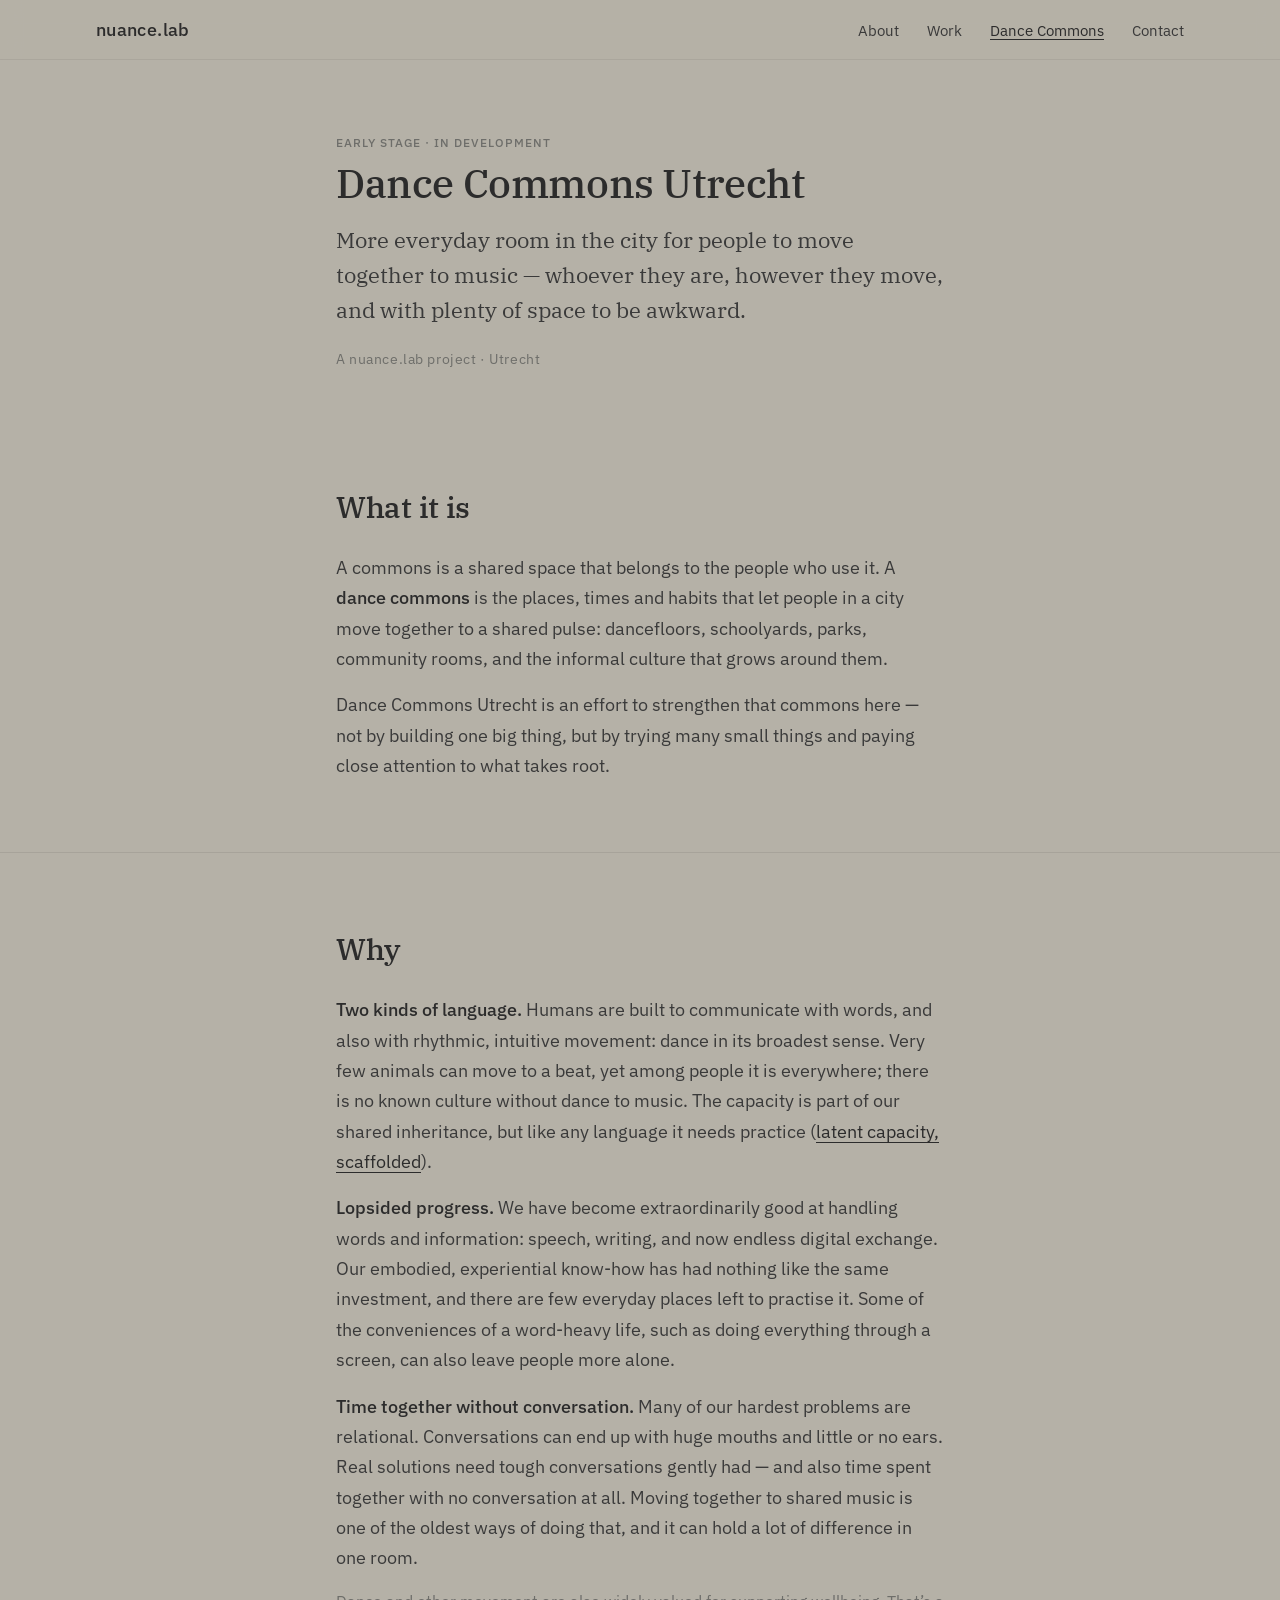
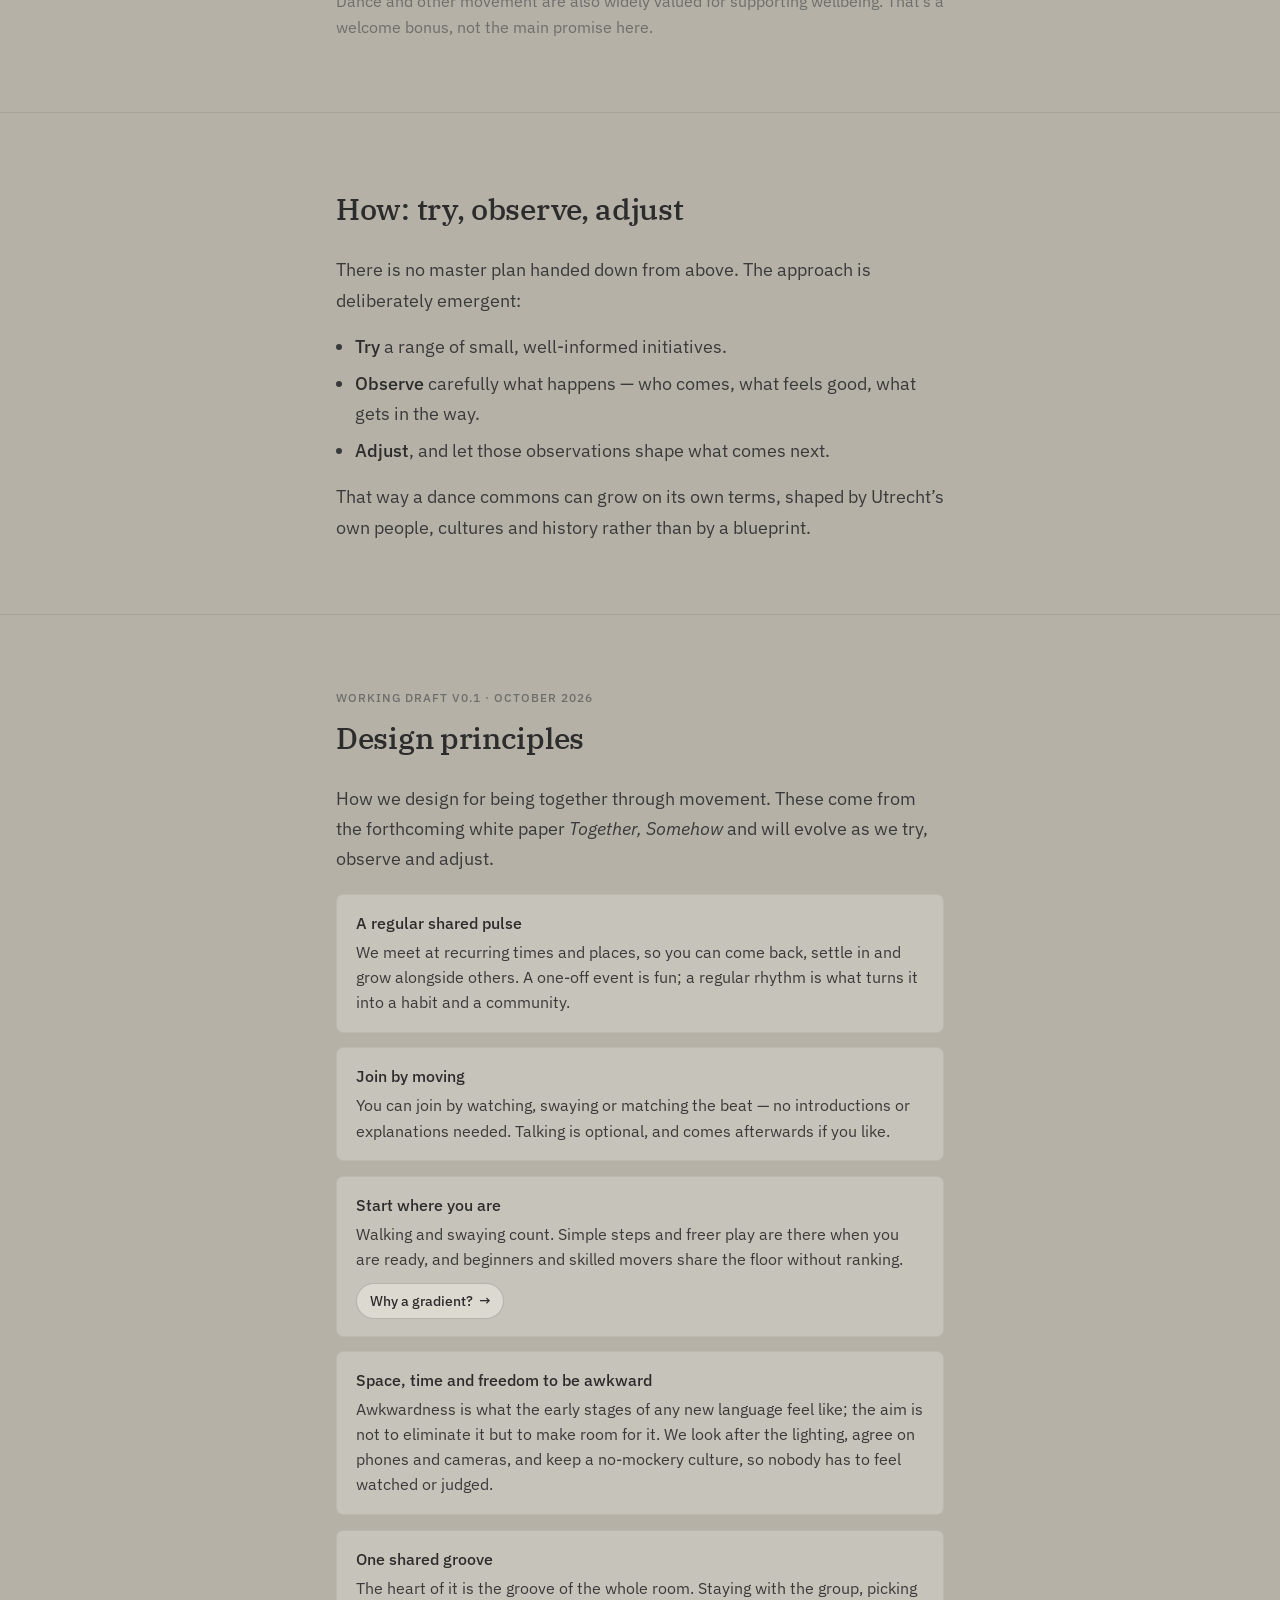
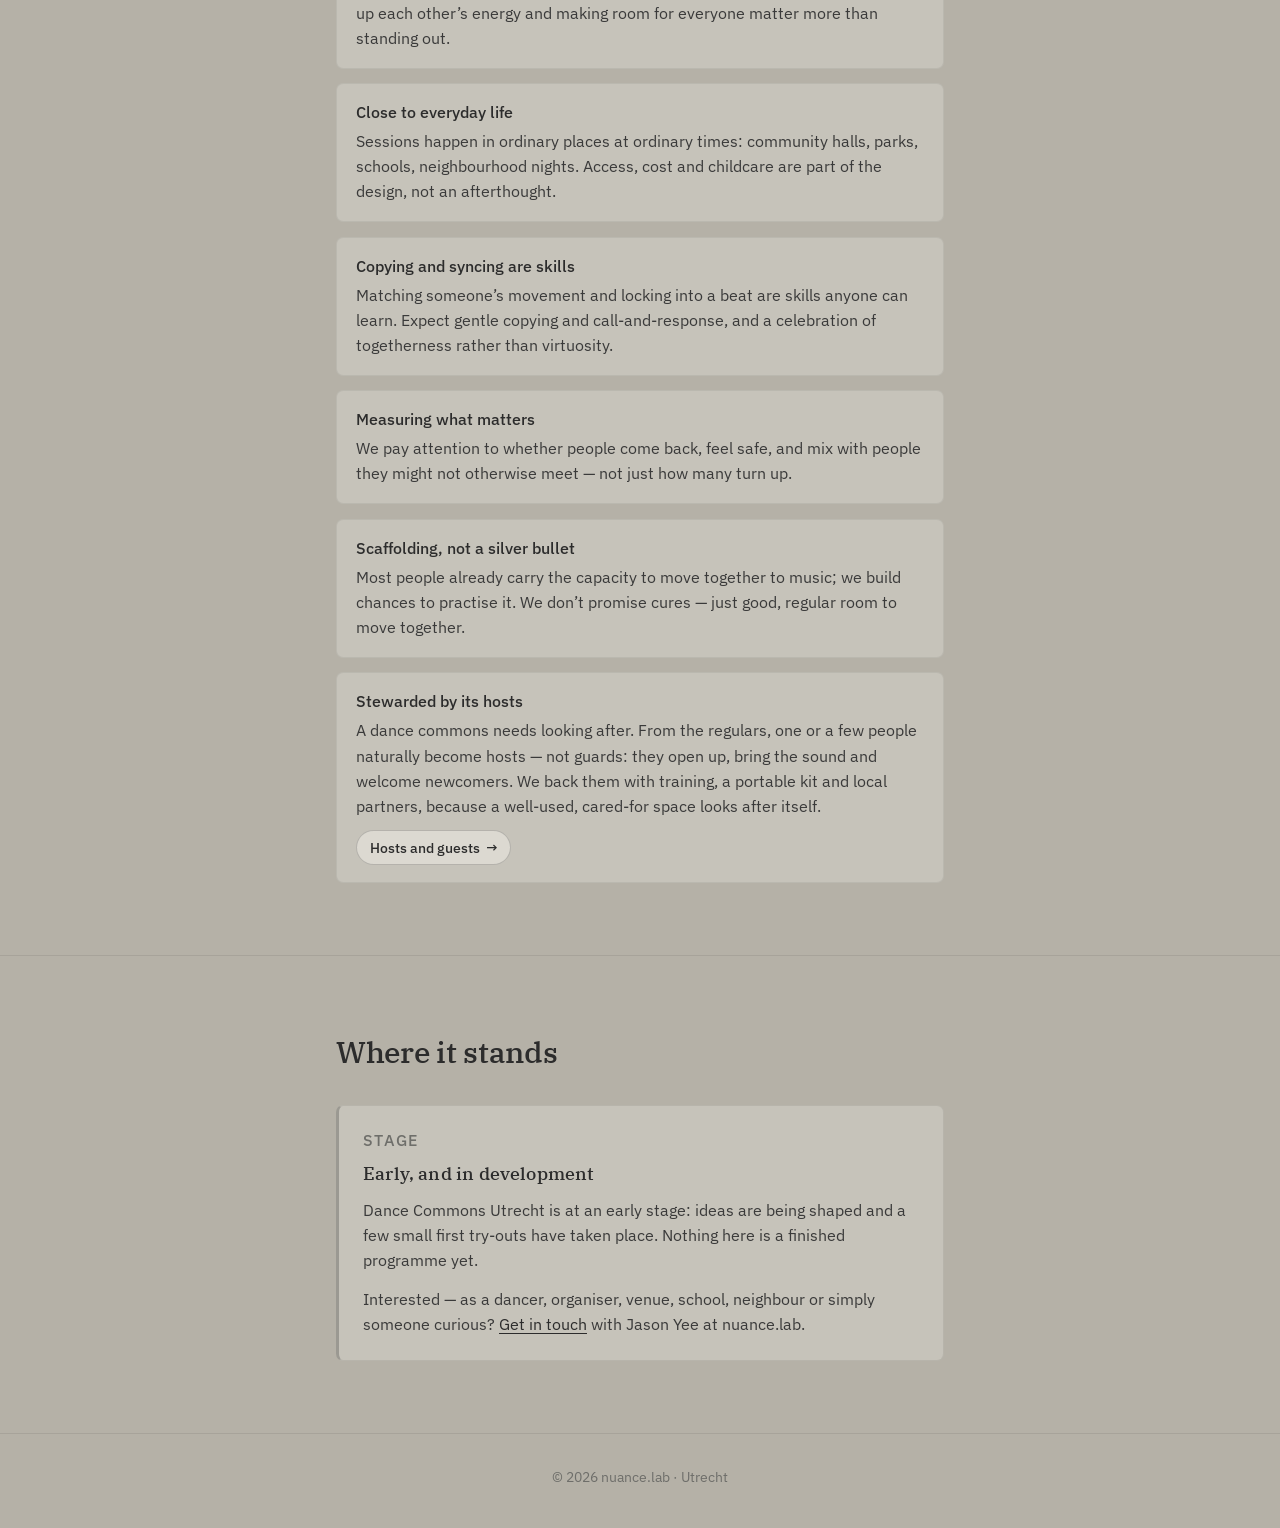
==== commit 44eb98df: "Dance Commons: add 'Hosts and guests' pop-up under principle 10; generalise pop-up script for multip" ====
--- a/dance-commons/index.html
+++ b/dance-commons/index.html
@@ -300,6 +300,56 @@
             bring the sound and welcome newcomers. We back them with training,
             a portable kit and local partners, because a well-used, cared-for
             space looks after itself.
+            <a class="gradient-trigger" href="#hosts-and-guests" aria-haspopup="dialog" aria-controls="hosts-dialog">Hosts and guests <span aria-hidden="true">→</span></a>
+
+            <aside id="hosts-and-guests" class="concept-box gradient-box" aria-labelledby="hosts-heading">
+              <p class="eyebrow">Behind principle 10 · Working draft, an open question</p>
+              <h3 id="hosts-heading">Hosts and guests</h3>
+              <p>
+                In hip-hop and club dance, many people, often non-Black dancers,
+                describe themselves as guests in the culture. It is a way of
+                showing respect for dance cultures that grew out of Black and
+                Latino communities, often under exclusion, and of answering a
+                long history of erasure and appropriation. We take that
+                seriously: it reminds everyone that these styles have roots and
+                authors.
+              </p>
+              <p>
+                Some questions stay open for us. When, how often and where should
+                guest status be declared? Younger dancers of any background were
+                not there when these cultures began; some older dancers of many
+                backgrounds were, and helped build them. If heritage is read from
+                skin colour alone, presence, contribution and care can drop out
+                of view. We don’t have verdicts here, only questions worth asking
+                honestly.
+              </p>
+              <p>
+                There is a flip side too. If some people are guests, who gets to
+                declare themselves host? Our working answer is to separate two
+                things. Honouring the lineage (knowing and crediting where styles
+                come from, naming the originators, passing that on) is a duty
+                everyone shares, whatever their background. Hosting a local dance
+                commons is something else: a role earned through care and
+                presence, by showing up and looking after the space and the
+                people. It is not a status claimed by birth, or handed out by
+                others.
+              </p>
+              <p>What we hope a host does:</p>
+              <ul class="concept-list">
+                <li>opens the door rather than guarding it;</li>
+                <li>welcomes newcomers and gives them <a href="#space-to-be-awkward" data-dialog-link="navigate">time to be awkward</a>;</li>
+                <li>credits the lineage and the people who taught them;</li>
+                <li>shares the floor and the sound;</li>
+                <li>looks after the space;</li>
+                <li>steps back so new hosts can emerge.</li>
+              </ul>
+              <p>
+                Our stance, for now: respect heritage, history and lineage,
+                without excluding anyone who wants to join. This is an open
+                question we are still working through, and we expect our thinking
+                to change as we listen and learn.
+              </p>
+            </aside>
           </li>
         </ol>
       </div>
@@ -328,6 +378,10 @@
       <button type="button" class="dialog-close" aria-label="Close">×</button>
       <div class="dialog-body"></div>
     </dialog>
+    <dialog id="hosts-dialog" class="flow-dialog" aria-labelledby="hosts-heading">
+      <button type="button" class="dialog-close" aria-label="Close">×</button>
+      <div class="dialog-body"></div>
+    </dialog>
   </main>
 
   <footer class="site-footer">
@@ -340,15 +394,12 @@
     document.getElementById('year').textContent = new Date().getFullYear();
   </script>
   <script>
-    (function () {
-      var dialog = document.getElementById('gradient-dialog');
-      var box = document.getElementById('why-a-gradient');
-      var trigger = document.querySelector('.gradient-trigger');
-      if (!dialog || !box || typeof dialog.showModal !== 'function') {
-        document.documentElement.classList.remove('js'); // fall back to the inline box
-        return;
-      }
-      var HASH = '#why-a-gradient';
+    function initPopup(dialogId, boxId) {
+      var dialog = document.getElementById(dialogId);
+      var box = document.getElementById(boxId);
+      var trigger = document.querySelector('.gradient-trigger[href="#' + boxId + '"]');
+      if (!dialog || !box || !trigger) return;
+      var HASH = '#' + boxId;
       var body = dialog.querySelector('.dialog-body');
       var closeBtn = dialog.querySelector('.dialog-close');
       var reduceMotion = window.matchMedia('(prefers-reduced-motion: reduce)');
@@ -399,6 +450,7 @@
       var activeDot = null;
 
       function placeTip(dot, tip) {
+        if (!figure) return;
         var fr = figure.getBoundingClientRect();
         var mark = dot.querySelector('.flow-dot-mark').getBoundingClientRect();
         var cx = mark.left + mark.width / 2 - fr.left;
@@ -501,6 +553,16 @@
       function checkHash() { if (location.hash === HASH) open(); }
       window.addEventListener('hashchange', checkHash);
       checkHash();
+    }
+
+    (function () {
+      var probe = document.getElementById('gradient-dialog');
+      if (!probe || typeof probe.showModal !== 'function') {
+        document.documentElement.classList.remove('js'); // fall back to the inline boxes
+        return;
+      }
+      initPopup('gradient-dialog', 'why-a-gradient');
+      initPopup('hosts-dialog', 'hosts-and-guests');
     })();
   </script>
 </body>
--- a/css/styles.css
+++ b/css/styles.css
@@ -610,6 +610,21 @@
   color: var(--text-soft);
 }
 
+.concept-list {
+  margin: 0 0 0.85rem;
+  padding-left: 1.2rem;
+  font-size: 0.98rem;
+  line-height: 1.6;
+}
+
+.concept-list li {
+  margin-bottom: 0.2rem;
+}
+
+.flow-dialog .gradient-box .concept-list {
+  color: var(--text-soft);
+}
+
 .dialog-close {
   position: absolute;
   top: 0.6rem;
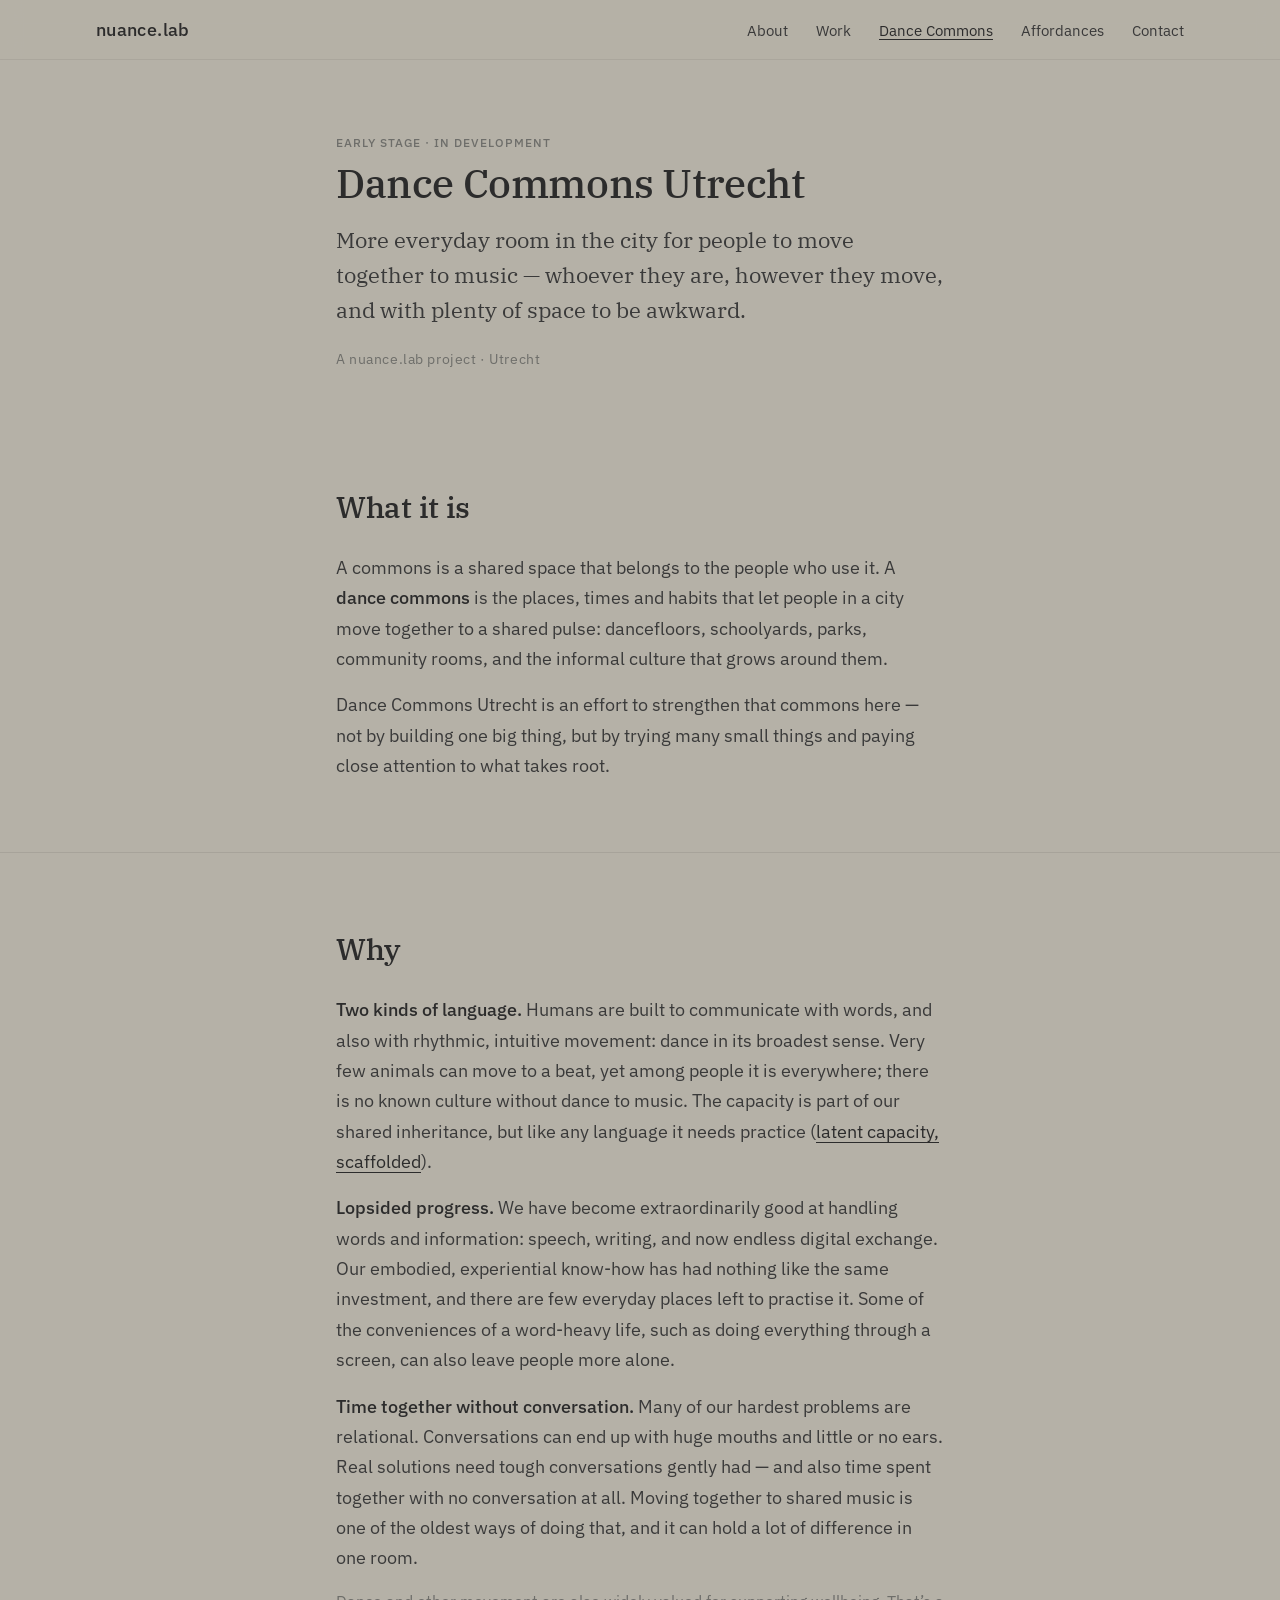
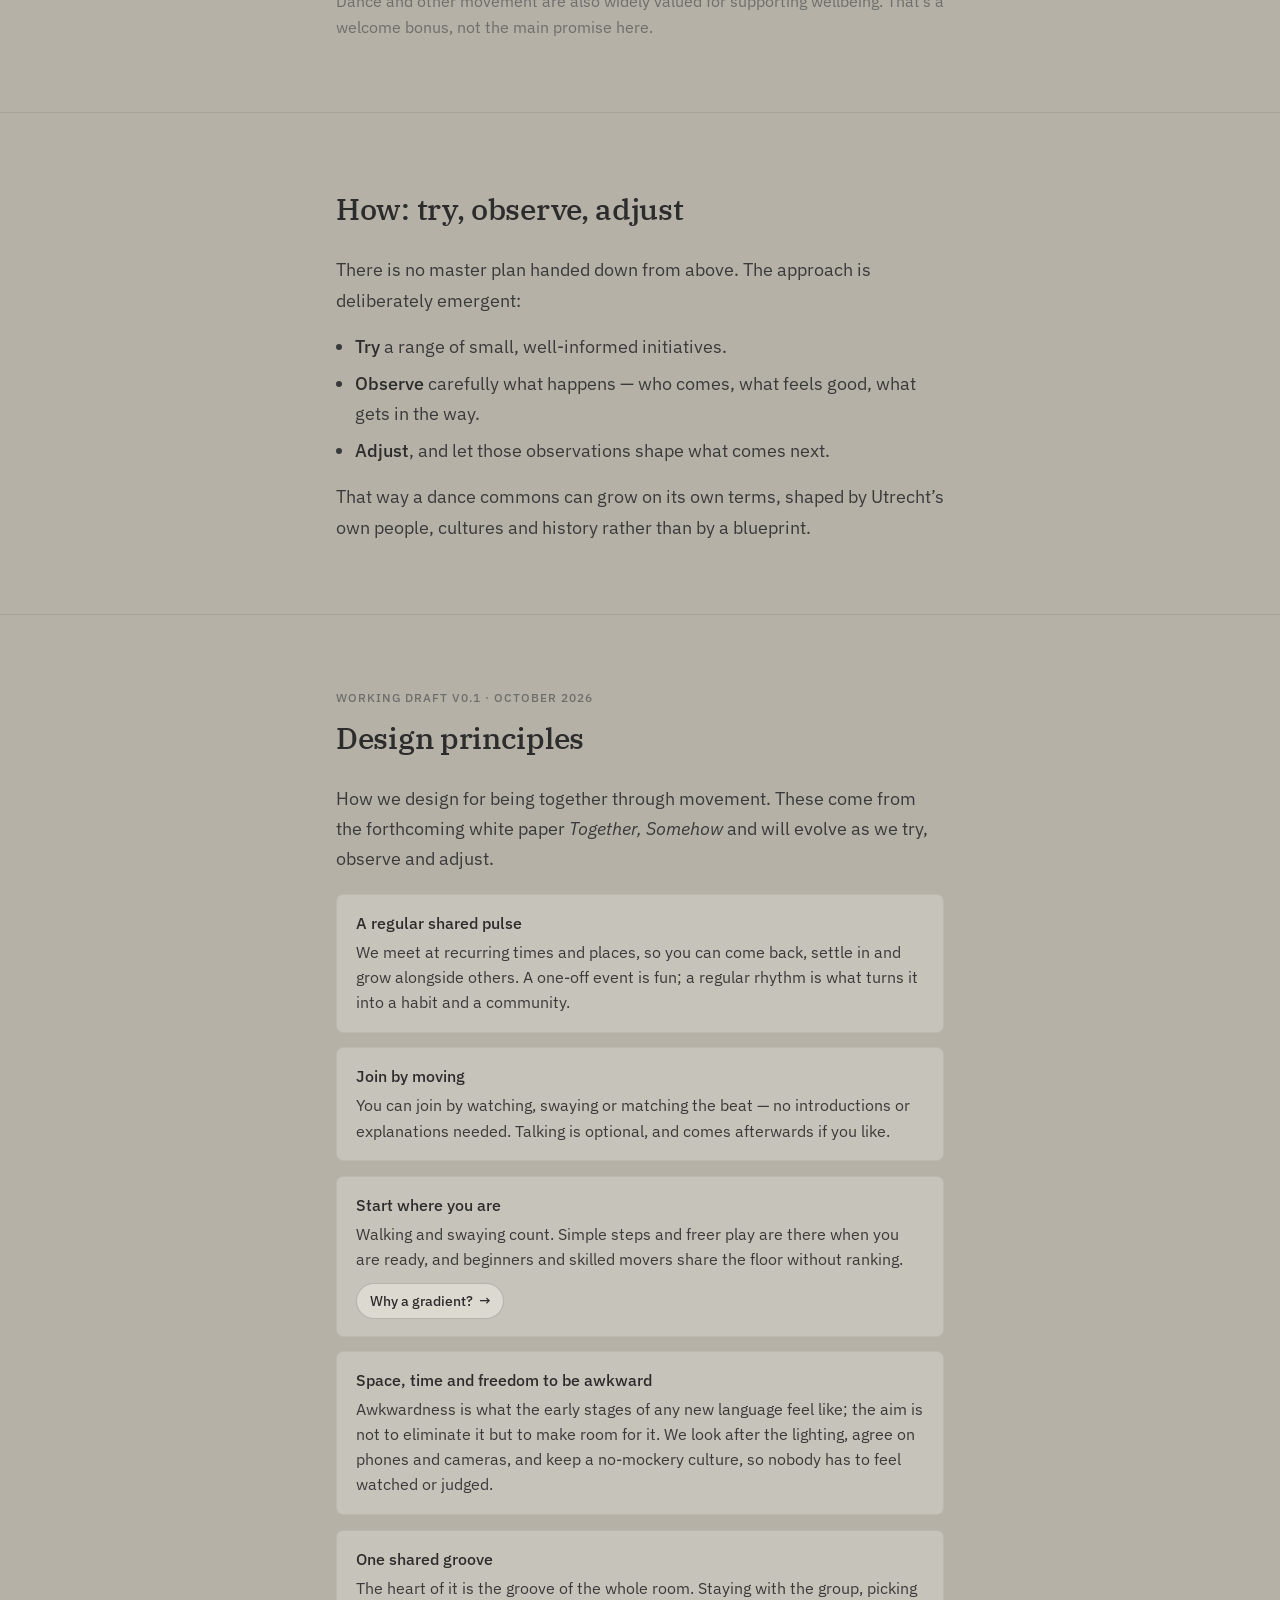
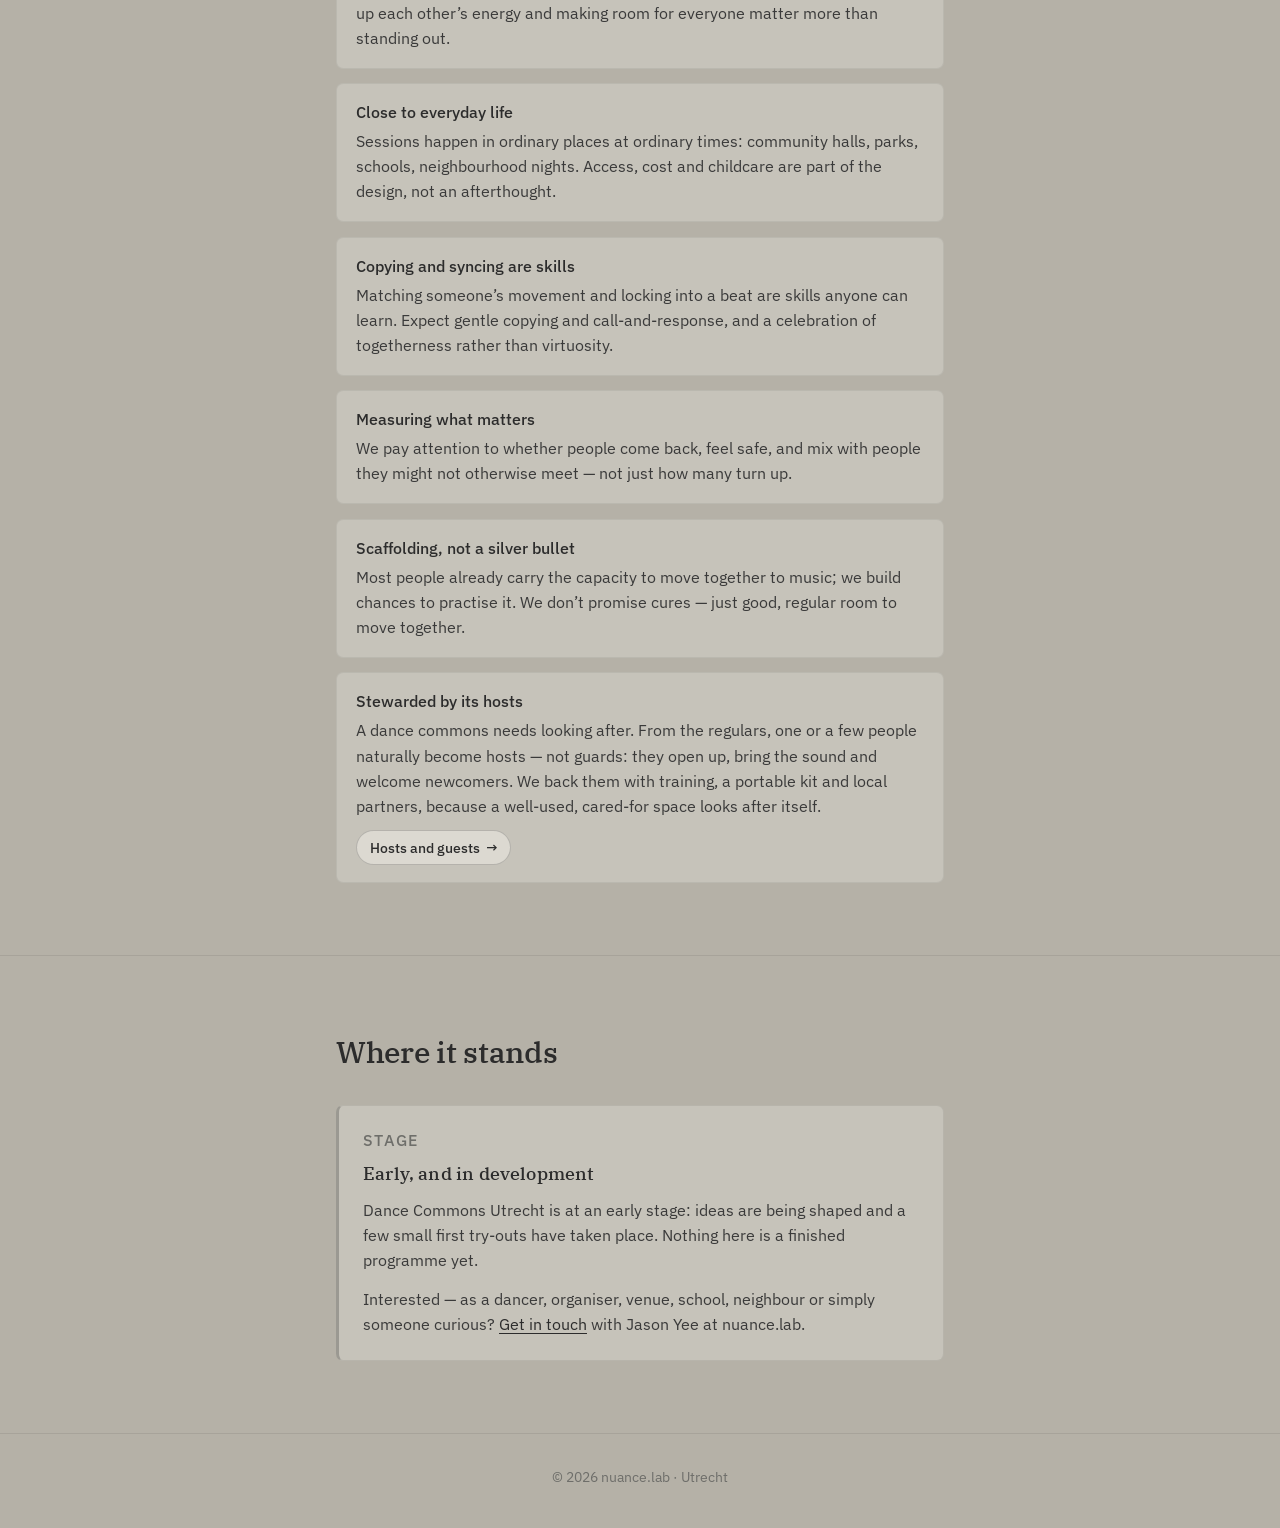
==== commit 7f87ec2e: "Add Affordances page (preview) and nav link" ====
--- a/dance-commons/index.html
+++ b/dance-commons/index.html
@@ -24,6 +24,7 @@
           <li><a href="/#about">About</a></li>
           <li><a href="/#work">Work</a></li>
           <li><a href="/dance-commons/" aria-current="page">Dance Commons</a></li>
+          <li><a href="/affordances/">Affordances</a></li>
           <li><a href="/#contact">Contact</a></li>
         </ul>
       </nav>
--- a/css/styles.css
+++ b/css/styles.css
@@ -853,3 +853,134 @@
 .flow-legend + .flow-hint {
   margin-top: 0.15rem !important;
 }
+
+/* Nav: allow wrapping when there are more links */
+
+.site-nav ul {
+  flex-wrap: wrap;
+  row-gap: 0.35rem;
+}
+
+/* Affordances page */
+
+.aff-list p {
+  margin: 0 0 0.55rem;
+  font-size: inherit;
+  line-height: inherit;
+}
+
+.aff-list p:last-child {
+  margin-bottom: 0;
+}
+
+.aff-list li[id] {
+  scroll-margin-top: 5rem;
+}
+
+.aff-head {
+  display: flex;
+  flex-wrap: wrap;
+  align-items: baseline;
+  justify-content: space-between;
+  gap: 0.3rem 0.75rem;
+  margin-bottom: 0.4rem;
+}
+
+.aff-head .idea-name {
+  margin-bottom: 0;
+}
+
+.aff-tag {
+  display: inline-block;
+  padding: 0.08rem 0.6rem 0.12rem;
+  font-size: 0.7rem;
+  font-weight: 500;
+  letter-spacing: 0.07em;
+  line-height: 1.5;
+  text-transform: uppercase;
+  white-space: nowrap;
+  color: var(--text);
+  border: 1px solid color-mix(in srgb, var(--text) 45%, transparent);
+  border-radius: 999px;
+}
+
+.aff-tag--research {
+  color: var(--near-white);
+  background: var(--text);
+  border-color: var(--text);
+}
+
+.aff-tag--guidance {
+  background: color-mix(in srgb, var(--near-white) 70%, transparent);
+}
+
+.aff-tag--precedent {
+  background: transparent;
+}
+
+.aff-tag--idea {
+  background: transparent;
+  border-style: dashed;
+  color: var(--text-soft);
+}
+
+.section .aff-src {
+  font-size: 0.84rem;
+  line-height: 1.5;
+  color: var(--mid);
+}
+
+.aff-src a {
+  color: var(--text-soft);
+}
+
+.aff-legend {
+  display: grid;
+  gap: 0.5rem;
+  margin: 0;
+  font-size: 0.93rem;
+  line-height: 1.5;
+  color: var(--text-soft);
+}
+
+.aff-legend div {
+  display: grid;
+  grid-template-columns: 7.5rem 1fr;
+  align-items: baseline;
+  gap: 0.75rem;
+}
+
+.aff-legend dt,
+.aff-legend dd {
+  margin: 0;
+}
+
+.aff-quote {
+  margin: 0 0 0.75rem;
+  padding: 0;
+}
+
+.aff-quote p {
+  font-family: var(--font-serif);
+  font-style: italic;
+  font-size: 1.02rem !important;
+  color: var(--text) !important;
+}
+
+.section .aff-translation {
+  color: var(--text-soft);
+}
+
+.page-intro .affiliation a {
+  color: inherit;
+}
+
+@media (max-width: 480px) {
+  .aff-legend div {
+    grid-template-columns: 1fr;
+    gap: 0.2rem;
+  }
+  .aff-list li[id] {
+    scroll-margin-top: 7.5rem;
+  }
+}
